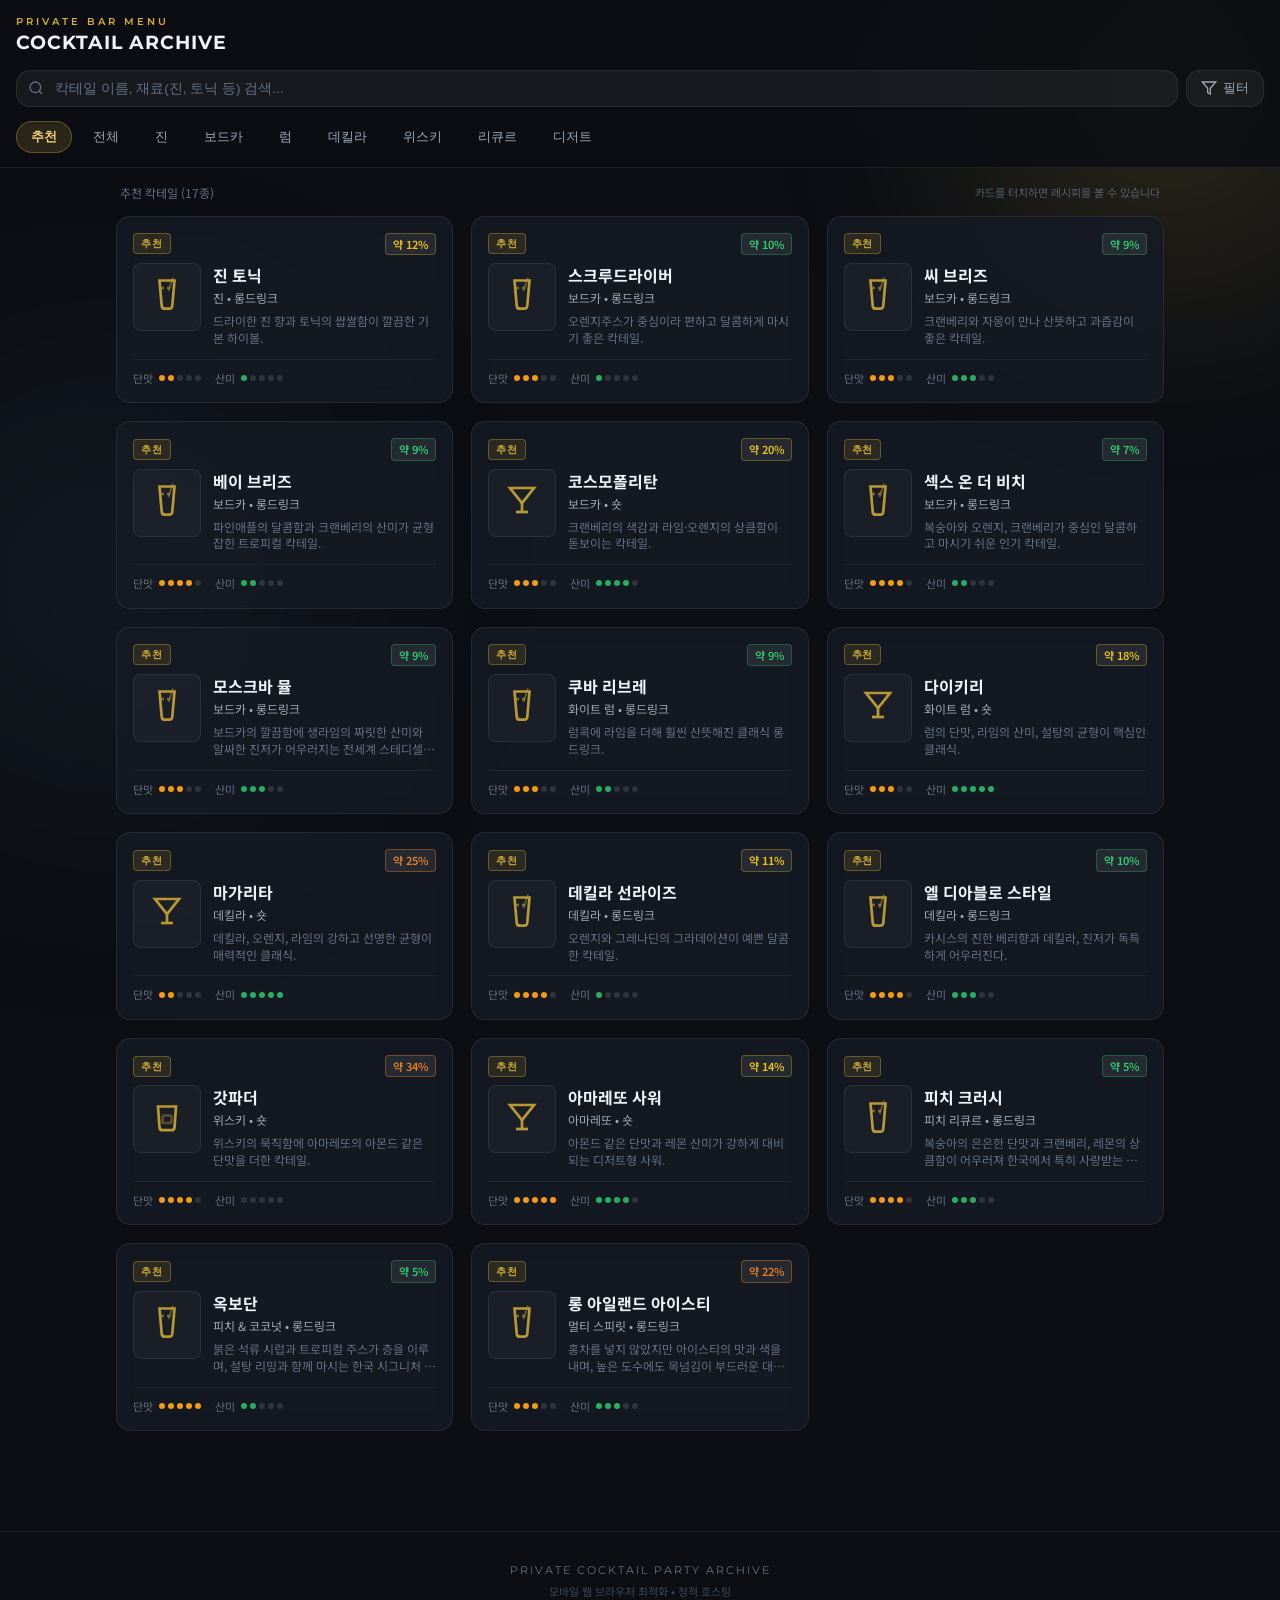
==== index.html @ fbdb5e7b "init commit init commit" ====
<!DOCTYPE html>
<html lang="ko">
<head>
  <meta charset="UTF-8">
  <meta name="viewport" content="width=device-width, initial-scale=1.0, maximum-scale=1.0, user-scalable=no">
  <title>Cocktail Party Menu - Private Bar</title>
  <meta name="description" content="프라이빗 칵테일 파티를 위한 모바일 칵테일 메뉴판입니다. 베이스별 칵테일 레시피, 도수, 플레이버 프로필을 확인하세요.">
  <link rel="preconnect" href="https://fonts.googleapis.com">
  <link rel="preconnect" href="https://fonts.gstatic.com" crossorigin>
  <link href="https://fonts.googleapis.com/css2?family=Montserrat:wght@300;400;500;600;700&family=Noto+Sans+KR:wght@300;400;500;700&display=swap" rel="stylesheet">
  <link rel="stylesheet" href="style.css">
</head>
<body>
  <!-- Ambient background lighting -->
  <div class="ambient-glow glow-1"></div>
  <div class="ambient-glow glow-2"></div>

  <!-- Header -->
  <header class="site-header">
    <div class="header-inner">
      <div class="brand">
        <span class="sub-title">PRIVATE BAR MENU</span>
        <h1 class="main-title">COCKTAIL ARCHIVE</h1>
      </div>

    </div>

    <!-- Quick Search & Filter Controls -->
    <div class="search-section">
      <div class="search-box">
        <svg class="search-icon svg-icon" viewBox="0 0 24 24" fill="none" stroke="currentColor" stroke-width="2">
          <circle cx="11" cy="11" r="8"></circle>
          <line x1="21" y1="21" x2="16.65" y2="16.65"></line>
        </svg>
        <input type="text" id="searchInput" placeholder="칵테일 이름, 재료(진, 토닉 등) 검색..." autocomplete="off">
        <button id="clearSearch" class="clear-btn" aria-label="검색어 지우기">&times;</button>
      </div>
      <button id="btnFilterToggle" class="filter-toggle-btn" aria-label="필터 토글">
        <svg class="svg-icon" viewBox="0 0 24 24" fill="none" stroke="currentColor" stroke-width="2">
          <polygon points="22 3 2 3 10 12.46 10 19 14 21 14 12.46 22 3"></polygon>
        </svg>
        <span>필터</span>
      </button>
    </div>

    <!-- Expanded Filter Panel -->
    <div id="filterPanel" class="filter-panel">
      <div class="filter-row">
        <span class="filter-label">알코올 도수</span>
        <div class="chip-group" id="abvChips">
          <button class="filter-chip active" data-abv="all">전체</button>
          <button class="filter-chip" data-abv="light">가벼움 (&le; 10%)</button>
          <button class="filter-chip" data-abv="medium">중간 (11~20%)</button>
          <button class="filter-chip" data-abv="strong">진함 (&ge; 21%)</button>
        </div>
      </div>

      <div class="filter-row">
        <span class="filter-label">스타일</span>
        <div class="chip-group" id="styleChips">
          <button class="filter-chip active" data-style="all">전체</button>
          <button class="filter-chip" data-style="long">롱드링크</button>
          <button class="filter-chip" data-style="short">숏</button>
        </div>
      </div>

      <div class="filter-row">
        <span class="filter-label">맛 선호도</span>
        <div class="chip-group" id="tasteChips">
          <button class="filter-chip active" data-taste="all">전체</button>
          <button class="filter-chip" data-taste="sweet">달콤함 선호 (단맛 &ge; 3)</button>
          <button class="filter-chip" data-taste="sour">상큼함 선호 (산미 &ge; 3)</button>
          <button class="filter-chip" data-taste="dry">드라이/깔끔 (단맛 &le; 2)</button>
        </div>
      </div>

      <div class="filter-reset-wrap">
        <button id="btnResetFilters" class="reset-filters-btn">필터 초기화</button>
      </div>
    </div>

    <!-- Base Spirit Category Tabs (Horizontal Scrollable) -->
    <nav class="category-tabs" id="categoryTabs">
      <button class="cat-tab active" data-cat="featured">추천</button>
      <button class="cat-tab" data-cat="all">전체</button>
      <button class="cat-tab" data-cat="gin">진</button>
      <button class="cat-tab" data-cat="vodka">보드카</button>
      <button class="cat-tab" data-cat="rum">럼</button>
      <button class="cat-tab" data-cat="tequila">데킬라</button>
      <button class="cat-tab" data-cat="whisky">위스키</button>
      <button class="cat-tab" data-cat="liqueur">리큐르</button>
      <button class="cat-tab" data-cat="dessert">디저트</button>
    </nav>
  </header>

  <!-- Main Content: Cocktail Card Grid -->
  <main class="main-container">
    <div class="list-summary">
      <span id="resultsCount">칵테일 불러오는 중...</span>
      <span class="summary-tip">카드를 터치하면 레시피를 볼 수 있습니다</span>
    </div>

    <div id="cocktailGrid" class="cocktail-grid">
      <!-- Cards dynamically generated via JavaScript -->
    </div>

    <!-- Empty Results -->
    <div id="emptyState" class="empty-state hidden">
      <svg class="svg-icon state-icon" viewBox="0 0 24 24" fill="none" stroke="currentColor" stroke-width="1.5">
        <circle cx="12" cy="12" r="10"></circle>
        <line x1="8" y1="12" x2="16" y2="12"></line>
      </svg>
      <h3>일치하는 칵테일이 없습니다</h3>
      <p>검색어나 필터 조건을 변경해보세요.</p>
      <button id="btnEmptyReset" class="btn-pill">전체 메뉴 보기</button>
    </div>
  </main>



  <!-- Detail Modal / Bottom Sheet -->
  <div id="detailModal" class="modal-backdrop" aria-hidden="true">
    <div class="modal-sheet" role="dialog" aria-modal="true" aria-labelledby="modalTitle">
      <div class="sheet-grabber"></div>
      <button class="modal-close-btn" id="btnCloseDetail" aria-label="닫기">&times;</button>
      
      <div class="modal-body" id="modalDetailContent">
        <!-- Rendered dynamically -->
      </div>
    </div>
  </div>





  <!-- Toast Notification -->
  <div id="toast" class="toast-message" role="alert"></div>

  <footer class="site-footer">
    <p>PRIVATE COCKTAIL PARTY ARCHIVE</p>
    <p class="footer-sub">모바일 웹 브라우저 최적화 &bull; 정적 호스팅</p>
  </footer>

  <script src="app.js?v=3"></script>
</body>
</html>
---- style.css ----
/* 
  Cocktail Party Menu - Premium Lounge Bar Design System
  Emoji-free, Mobile-first, Glassmorphism, Sophisticated Typography
*/

:root {
  --bg-main: #0c0e14;
  --bg-card: rgba(22, 26, 36, 0.85);
  --bg-card-hover: rgba(30, 36, 50, 0.95);
  --bg-glass: rgba(18, 22, 32, 0.75);
  --bg-modal: #131722;
  --border-subtle: rgba(255, 255, 255, 0.08);
  --border-accent: rgba(212, 175, 55, 0.35);

  --accent-gold: #d4af37;
  --accent-gold-light: #f3cf7a;
  --accent-gold-glow: rgba(212, 175, 55, 0.25);
  --accent-amber: #e67e22;
  
  --text-primary: #f0f3f8;
  --text-secondary: #9da8b6;
  --text-muted: #647082;
  --text-gold: #e5c07b;

  --badge-light: #2ecc71;
  --badge-medium: #f39c12;
  --badge-strong: #e74c3c;

  --radius-sm: 8px;
  --radius-md: 14px;
  --radius-lg: 20px;
  --radius-pill: 9999px;

  --shadow-card: 0 10px 30px rgba(0, 0, 0, 0.45);
  --shadow-sheet: 0 -10px 40px rgba(0, 0, 0, 0.7);
  --font-heading: 'Montserrat', sans-serif;
  --font-body: 'Noto Sans KR', -apple-system, BlinkMacSystemFont, sans-serif;
}

* {
  box-sizing: border-box;
  margin: 0;
  padding: 0;
  -webkit-tap-highlight-color: transparent;
}

html, body {
  background-color: var(--bg-main);
  color: var(--text-primary);
  font-family: var(--font-body);
  font-size: 15px;
  line-height: 1.5;
  overflow-x: hidden;
  min-height: 100vh;
}

/* Ambient Lighting Background */
.ambient-glow {
  position: fixed;
  border-radius: 50%;
  filter: blur(120px);
  pointer-events: none;
  z-index: 0;
  opacity: 0.18;
}

.glow-1 {
  width: 380px;
  height: 380px;
  background: var(--accent-gold);
  top: -100px;
  right: -80px;
}

.glow-2 {
  width: 450px;
  height: 450px;
  background: #34495e;
  bottom: 10%;
  left: -120px;
}

/* Header & Navigation */
.site-header {
  position: sticky;
  top: 0;
  z-index: 50;
  background: rgba(12, 14, 20, 0.88);
  backdrop-filter: blur(16px);
  -webkit-backdrop-filter: blur(16px);
  border-bottom: 1px solid var(--border-subtle);
  padding: 14px 16px 8px;
}

.header-inner {
  display: flex;
  justify-content: space-between;
  align-items: center;
  margin-bottom: 12px;
}

.brand {
  display: flex;
  flex-direction: column;
}

.sub-title {
  font-family: var(--font-heading);
  font-size: 10px;
  letter-spacing: 3px;
  color: var(--accent-gold);
  font-weight: 600;
  text-transform: uppercase;
}

.main-title {
  font-family: var(--font-heading);
  font-size: 19px;
  font-weight: 700;
  letter-spacing: 1px;
  color: var(--text-primary);
}

.header-actions {
  display: flex;
  gap: 8px;
}

.icon-btn {
  position: relative;
  display: inline-flex;
  align-items: center;
  gap: 6px;
  background: var(--border-subtle);
  border: 1px solid var(--border-subtle);
  color: var(--text-primary);
  padding: 8px 12px;
  border-radius: var(--radius-pill);
  font-size: 12px;
  font-weight: 500;
  cursor: pointer;
  transition: all 0.2s ease;
}

.icon-btn:hover {
  background: rgba(255, 255, 255, 0.12);
  border-color: rgba(255, 255, 255, 0.2);
}



.svg-icon {
  width: 16px;
  height: 16px;
  flex-shrink: 0;
}

/* Search Bar */
.search-section {
  display: flex;
  gap: 8px;
  margin-bottom: 10px;
}

.search-box {
  position: relative;
  flex: 1;
  display: flex;
  align-items: center;
}

.search-icon {
  position: absolute;
  left: 12px;
  color: var(--text-muted);
  pointer-events: none;
}

.search-box input {
  width: 100%;
  background: rgba(255, 255, 255, 0.05);
  border: 1px solid var(--border-subtle);
  border-radius: var(--radius-md);
  padding: 10px 36px 10px 38px;
  color: var(--text-primary);
  font-size: 13.5px;
  outline: none;
  transition: all 0.2s;
}

.search-box input:focus {
  background: rgba(255, 255, 255, 0.08);
  border-color: var(--accent-gold);
  box-shadow: 0 0 0 2px var(--accent-gold-glow);
}

.search-box input::placeholder {
  color: var(--text-muted);
}

.clear-btn {
  position: absolute;
  right: 10px;
  background: none;
  border: none;
  color: var(--text-muted);
  font-size: 18px;
  cursor: pointer;
  display: none;
  padding: 2px 6px;
}

.clear-btn.active {
  display: block;
}

.filter-toggle-btn {
  display: inline-flex;
  align-items: center;
  gap: 6px;
  background: rgba(255, 255, 255, 0.05);
  border: 1px solid var(--border-subtle);
  color: var(--text-secondary);
  border-radius: var(--radius-md);
  padding: 0 14px;
  font-size: 13px;
  font-weight: 500;
  cursor: pointer;
  transition: all 0.2s;
}

.filter-toggle-btn.active {
  background: var(--accent-gold-glow);
  border-color: var(--accent-gold);
  color: var(--accent-gold-light);
}

/* Filter Expansion Panel */
.filter-panel {
  max-height: 0;
  overflow: hidden;
  transition: max-height 0.35s ease, padding 0.35s ease;
  background: rgba(16, 20, 28, 0.95);
  border-radius: var(--radius-md);
  margin-bottom: 0;
  padding: 0 12px;
}

.filter-panel.open {
  max-height: 380px;
  padding: 14px 12px;
  margin-bottom: 10px;
  border: 1px solid var(--border-subtle);
}

.filter-row {
  margin-bottom: 12px;
}

.filter-label {
  display: block;
  font-size: 11px;
  font-weight: 600;
  letter-spacing: 0.5px;
  color: var(--accent-gold);
  margin-bottom: 6px;
  text-transform: uppercase;
}

.chip-group {
  display: flex;
  flex-wrap: wrap;
  gap: 6px;
}

.filter-chip {
  background: rgba(255, 255, 255, 0.05);
  border: 1px solid var(--border-subtle);
  color: var(--text-secondary);
  padding: 5px 11px;
  border-radius: var(--radius-pill);
  font-size: 12px;
  cursor: pointer;
  transition: all 0.2s;
}

.filter-chip.active {
  background: var(--accent-gold);
  border-color: var(--accent-gold);
  color: #0c0e14;
  font-weight: 600;
}

.filter-reset-wrap {
  display: flex;
  justify-content: flex-end;
  padding-top: 4px;
}

.reset-filters-btn {
  background: none;
  border: none;
  color: var(--text-muted);
  font-size: 11.5px;
  cursor: pointer;
  text-decoration: underline;
}

.reset-filters-btn:hover {
  color: var(--text-primary);
}

/* Base Category Tabs */
.category-tabs {
  display: flex;
  overflow-x: auto;
  gap: 6px;
  padding: 4px 0 6px;
  scrollbar-width: none;
  -ms-overflow-style: none;
}

.category-tabs::-webkit-scrollbar {
  display: none;
}

.cat-tab {
  flex-shrink: 0;
  background: transparent;
  border: 1px solid transparent;
  color: var(--text-secondary);
  padding: 6px 14px;
  border-radius: var(--radius-pill);
  font-size: 13px;
  font-weight: 500;
  cursor: pointer;
  transition: all 0.2s;
}

.cat-tab:hover {
  color: var(--text-primary);
  background: rgba(255, 255, 255, 0.04);
}

.cat-tab.active {
  background: rgba(212, 175, 55, 0.15);
  color: var(--accent-gold-light);
  border-color: var(--border-accent);
  font-weight: 600;
}

/* Main Container */
.main-container {
  position: relative;
  z-index: 10;
  max-width: 1080px;
  margin: 0 auto;
  padding: 16px 16px 100px;
}

.list-summary {
  display: flex;
  justify-content: space-between;
  align-items: center;
  font-size: 12px;
  color: var(--text-muted);
  margin-bottom: 14px;
  padding: 0 4px;
}

.summary-tip {
  font-size: 11px;
  opacity: 0.8;
}

/* Cocktail Grid */
.cocktail-grid {
  display: grid;
  grid-template-columns: 1fr;
  gap: 12px;
}

@media (min-width: 600px) {
  .cocktail-grid {
    grid-template-columns: repeat(2, 1fr);
    gap: 16px;
  }
}

@media (min-width: 960px) {
  .cocktail-grid {
    grid-template-columns: repeat(3, 1fr);
    gap: 18px;
  }
}

/* Cocktail Card */
.cocktail-card {
  position: relative;
  background: var(--bg-card);
  border: 1px solid var(--border-subtle);
  border-radius: var(--radius-md);
  padding: 16px;
  cursor: pointer;
  transition: transform 0.22s ease, border-color 0.22s ease, box-shadow 0.22s ease;
  display: flex;
  flex-direction: column;
  backdrop-filter: blur(10px);
  -webkit-backdrop-filter: blur(10px);
}

.cocktail-card:hover {
  transform: translateY(-3px);
  border-color: var(--border-accent);
  background: var(--bg-card-hover);
  box-shadow: var(--shadow-card);
}

.cocktail-card:active {
  transform: scale(0.99);
}

.card-top {
  display: flex;
  justify-content: space-between;
  align-items: center;
  margin-bottom: 8px;
}

.card-lead-tag {
  display: flex;
  align-items: center;
}

.featured-tag {
  font-family: var(--font-heading);
  font-size: 10px;
  font-weight: 700;
  letter-spacing: 0.8px;
  color: var(--accent-gold);
  background: rgba(212, 175, 55, 0.12);
  border: 1px solid var(--border-accent);
  padding: 2px 7px;
  border-radius: 4px;
}

.featured-tag.modal-tag {
  display: inline-block;
  margin-bottom: 6px;
  font-size: 11px;
}

.card-base-tag {
  font-size: 11px;
  font-weight: 500;
  color: var(--text-muted);
}

.card-tags {
  display: flex;
  align-items: center;
  gap: 6px;
}

.abv-badge {
  font-size: 11px;
  font-weight: 600;
  padding: 2px 7px;
  border-radius: 4px;
  background: rgba(255, 255, 255, 0.08);
}

.abv-light {
  color: #2ecc71;
  border: 1px solid rgba(46, 204, 113, 0.3);
}

.abv-medium {
  color: #f1c40f;
  border: 1px solid rgba(241, 196, 15, 0.3);
}

.abv-strong {
  color: #e67e22;
  border: 1px solid rgba(230, 126, 34, 0.4);
}

.card-main {
  display: flex;
  gap: 12px;
  margin-bottom: 12px;
}

.cocktail-visual {
  width: 68px;
  height: 68px;
  flex-shrink: 0;
  border-radius: var(--radius-sm);
  background: rgba(255, 255, 255, 0.03);
  border: 1px solid var(--border-subtle);
  display: flex;
  align-items: center;
  justify-content: center;
  overflow: hidden;
  position: relative;
}

.cocktail-visual img {
  width: 100%;
  height: 100%;
  object-fit: cover;
}

.glass-svg {
  width: 36px;
  height: 36px;
  stroke: var(--accent-gold);
  opacity: 0.85;
}

.cocktail-info {
  flex: 1;
  min-width: 0;
}

.cocktail-name {
  font-size: 16px;
  font-weight: 700;
  color: var(--text-primary);
  margin-bottom: 2px;
  white-space: nowrap;
  overflow: hidden;
  text-overflow: ellipsis;
}

.cocktail-meta {
  font-size: 12px;
  color: var(--text-secondary);
  margin-bottom: 6px;
}

.cocktail-desc-preview {
  font-size: 12px;
  color: var(--text-muted);
  line-height: 1.4;
  display: -webkit-box;
  -webkit-line-clamp: 2;
  -webkit-box-orient: vertical;
  overflow: hidden;
}

/* Taste Indicators (Sweetness & Sourness Dots/Bars) */
.taste-meters {
  display: flex;
  gap: 14px;
  padding-top: 10px;
  margin-top: auto;
  border-top: 1px solid rgba(255, 255, 255, 0.05);
}

.meter-item {
  display: flex;
  align-items: center;
  gap: 6px;
  font-size: 11px;
  color: var(--text-secondary);
}

.meter-label {
  color: var(--text-muted);
}

.meter-dots {
  display: flex;
  gap: 3px;
}

.meter-dot {
  width: 6px;
  height: 6px;
  border-radius: 50%;
  background: rgba(255, 255, 255, 0.12);
}

.meter-dot.filled.sweet {
  background: #f39c12;
}

.meter-dot.filled.sour {
  background: #27ae60;
}



/* Modals & Bottom Sheets */
.modal-backdrop {
  position: fixed;
  inset: 0;
  background: rgba(0, 0, 0, 0.7);
  backdrop-filter: blur(8px);
  -webkit-backdrop-filter: blur(8px);
  z-index: 100;
  display: flex;
  justify-content: center;
  align-items: flex-end;
  opacity: 0;
  visibility: hidden;
  transition: opacity 0.28s ease, visibility 0.28s;
}

.modal-backdrop.open {
  opacity: 1;
  visibility: visible;
}

.modal-sheet {
  background: var(--bg-modal);
  border: 1px solid var(--border-subtle);
  border-top-left-radius: var(--radius-lg);
  border-top-right-radius: var(--radius-lg);
  box-shadow: var(--shadow-sheet);
  width: 100%;
  max-width: 600px;
  max-height: 88vh;
  display: flex;
  flex-direction: column;
  transform: translateY(100%);
  transition: transform 0.32s cubic-bezier(0.16, 1, 0.3, 1);
  overflow: hidden;
  position: relative;
}

.modal-backdrop.open .modal-sheet {
  transform: translateY(0);
}

@media (min-width: 640px) {
  .modal-backdrop {
    align-items: center;
    padding: 20px;
  }
  .modal-sheet {
    border-radius: var(--radius-lg);
    max-height: 85vh;
  }
}

.sheet-grabber {
  width: 40px;
  height: 4px;
  background: rgba(255, 255, 255, 0.2);
  border-radius: 2px;
  margin: 10px auto 4px;
}

.modal-close-btn {
  position: absolute;
  top: 14px;
  right: 16px;
  width: 32px;
  height: 32px;
  background: rgba(255, 255, 255, 0.08);
  border: none;
  border-radius: 50%;
  color: var(--text-secondary);
  font-size: 20px;
  line-height: 1;
  display: flex;
  align-items: center;
  justify-content: center;
  cursor: pointer;
  z-index: 10;
  transition: background 0.2s;
}

.modal-close-btn:hover {
  background: rgba(255, 255, 255, 0.16);
  color: var(--text-primary);
}

.modal-header {
  padding: 16px 20px 8px;
  border-bottom: 1px solid var(--border-subtle);
}

.modal-heading {
  font-size: 18px;
  font-weight: 700;
  color: var(--text-primary);
  margin-bottom: 4px;
}

.modal-subheading {
  font-size: 12px;
  color: var(--text-muted);
}

.modal-body {
  padding: 20px;
  overflow-y: auto;
  overscroll-behavior: contain;
}

.modal-footer {
  padding: 12px 20px;
  border-top: 1px solid var(--border-subtle);
  display: flex;
  justify-content: space-between;
  align-items: center;
  background: rgba(12, 14, 20, 0.6);
}

/* Detail Modal Content Styles */
.detail-header-block {
  display: flex;
  gap: 16px;
  margin-bottom: 20px;
}

.detail-visual {
  width: 90px;
  height: 90px;
  flex-shrink: 0;
  border-radius: var(--radius-md);
  background: rgba(255, 255, 255, 0.03);
  border: 1px solid var(--border-subtle);
  display: flex;
  align-items: center;
  justify-content: center;
  overflow: hidden;
}

.detail-visual img {
  width: 100%;
  height: 100%;
  object-fit: cover;
}

.detail-visual .glass-svg {
  width: 48px;
  height: 48px;
}

.detail-title-block {
  flex: 1;
}

.detail-code {
  font-family: var(--font-heading);
  font-size: 12px;
  letter-spacing: 1.5px;
  color: var(--accent-gold);
  font-weight: 600;
  display: block;
  margin-bottom: 4px;
}

.detail-name {
  font-size: 22px;
  font-weight: 700;
  color: var(--text-primary);
  line-height: 1.25;
  margin-bottom: 6px;
}

.detail-tags {
  display: flex;
  flex-wrap: wrap;
  gap: 6px;
}

.tag-pill {
  font-size: 11px;
  padding: 3px 8px;
  border-radius: 4px;
  background: rgba(255, 255, 255, 0.06);
  color: var(--text-secondary);
}

.detail-desc-box {
  background: rgba(255, 255, 255, 0.03);
  border-left: 3px solid var(--accent-gold);
  padding: 12px 14px;
  border-radius: 0 var(--radius-sm) var(--radius-sm) 0;
  font-size: 13.5px;
  color: var(--text-secondary);
  line-height: 1.6;
  margin-bottom: 20px;
}

.detail-section-title {
  font-family: var(--font-heading);
  font-size: 12px;
  letter-spacing: 1px;
  font-weight: 700;
  color: var(--accent-gold);
  text-transform: uppercase;
  margin-bottom: 10px;
  display: flex;
  align-items: center;
  gap: 6px;
}

.detail-section-title::after {
  content: "";
  flex: 1;
  height: 1px;
  background: var(--border-subtle);
}

/* Taste Bar In Detail Modal */
.taste-bar-grid {
  display: grid;
  grid-template-columns: 1fr 1fr;
  gap: 12px;
  margin-bottom: 22px;
  background: rgba(255, 255, 255, 0.02);
  border: 1px solid var(--border-subtle);
  border-radius: var(--radius-md);
  padding: 12px 14px;
}

.taste-bar-box {
  display: flex;
  flex-direction: column;
  gap: 6px;
}

.taste-bar-head {
  display: flex;
  justify-content: space-between;
  font-size: 12px;
  color: var(--text-secondary);
}

.taste-meter-track {
  height: 8px;
  background: rgba(255, 255, 255, 0.08);
  border-radius: 4px;
  overflow: hidden;
}

.taste-meter-fill {
  height: 100%;
  border-radius: 4px;
  transition: width 0.4s ease;
}

.taste-meter-fill.sweet {
  background: linear-gradient(90deg, #e67e22, #f39c12);
}

.taste-meter-fill.sour {
  background: linear-gradient(90deg, #27ae60, #2ecc71);
}

/* Recipe Ingredient List */
.recipe-list {
  list-style: none;
  margin-bottom: 20px;
  background: rgba(255, 255, 255, 0.02);
  border-radius: var(--radius-md);
  border: 1px solid var(--border-subtle);
  overflow: hidden;
}

.recipe-item {
  display: flex;
  justify-content: space-between;
  align-items: center;
  padding: 10px 14px;
  border-bottom: 1px solid rgba(255, 255, 255, 0.04);
  font-size: 13.5px;
}

.recipe-item:last-child {
  border-bottom: none;
}

.item-name {
  color: var(--text-primary);
  font-weight: 500;
}

.item-amt {
  font-family: var(--font-heading);
  color: var(--accent-gold-light);
  font-weight: 600;
  font-size: 13px;
}

/* Info Grid (Method, Garnish, Glass) */
.info-data-grid {
  display: grid;
  grid-template-columns: 1fr;
  gap: 10px;
  margin-bottom: 24px;
}

.info-data-card {
  background: rgba(255, 255, 255, 0.03);
  border: 1px solid var(--border-subtle);
  border-radius: var(--radius-sm);
  padding: 10px 12px;
}

.info-data-label {
  font-size: 11px;
  color: var(--text-muted);
  display: block;
  margin-bottom: 2px;
}

.info-data-val {
  font-size: 13px;
  color: var(--text-primary);
  font-weight: 500;
}

.detail-actions {
  display: flex;
  gap: 10px;
}

.btn-action {
  flex: 1;
  background: var(--accent-gold);
  color: #0c0e14;
  border: none;
  border-radius: var(--radius-pill);
  padding: 12px 18px;
  font-size: 14px;
  font-weight: 700;
  cursor: pointer;
  transition: all 0.2s;
  display: flex;
  align-items: center;
  justify-content: center;
  gap: 8px;
}

.btn-action:hover {
  background: var(--accent-gold-light);
}





/* Empty State */
.empty-state {
  text-align: center;
  padding: 50px 20px;
  color: var(--text-muted);
}

.empty-state.hidden {
  display: none;
}

.state-icon {
  width: 44px;
  height: 44px;
  margin-bottom: 14px;
  stroke: var(--text-muted);
}

.empty-state h3 {
  font-size: 17px;
  color: var(--text-primary);
  margin-bottom: 6px;
}

.empty-state p {
  font-size: 13px;
  margin-bottom: 18px;
}

.btn-pill {
  background: var(--accent-gold);
  color: #0c0e14;
  border: none;
  border-radius: var(--radius-pill);
  padding: 8px 18px;
  font-size: 13px;
  font-weight: 600;
  cursor: pointer;
}

/* Toast Message */
.toast-message {
  position: fixed;
  bottom: 24px;
  left: 50%;
  transform: translateX(-50%) translateY(100px);
  background: rgba(24, 28, 38, 0.95);
  border: 1px solid var(--accent-gold);
  color: var(--text-primary);
  padding: 10px 20px;
  border-radius: var(--radius-pill);
  font-size: 13px;
  font-weight: 500;
  box-shadow: 0 10px 25px rgba(0,0,0,0.5);
  z-index: 200;
  opacity: 0;
  transition: transform 0.28s ease, opacity 0.28s;
  pointer-events: none;
  white-space: nowrap;
}

.toast-message.show {
  transform: translateX(-50%) translateY(0);
  opacity: 1;
}

/* Footer */
.site-footer {
  text-align: center;
  padding: 30px 16px 50px;
  font-family: var(--font-heading);
  font-size: 11px;
  letter-spacing: 2px;
  color: var(--text-muted);
  border-top: 1px solid var(--border-subtle);
  position: relative;
  z-index: 10;
}

.footer-sub {
  font-family: var(--font-body);
  font-size: 11px;
  letter-spacing: 0;
  margin-top: 4px;
  opacity: 0.6;
}
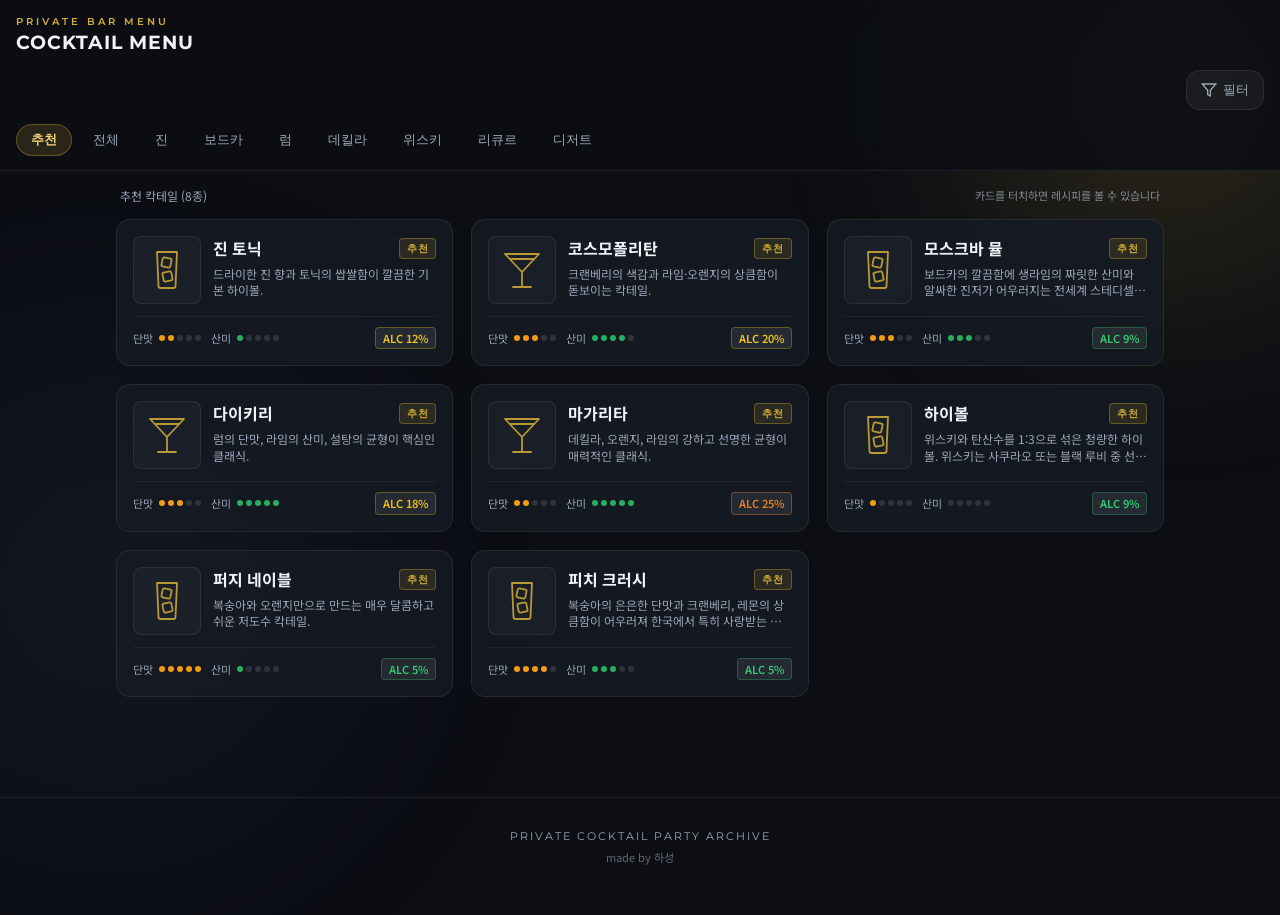
==== commit b2f0dccb: "second commit todo: 칵테일 설명 정리하기. 메뉴 선정 다시 하기." ====
--- a/index.html
+++ b/index.html
@@ -1,147 +1,149 @@
-<!DOCTYPE html>
-<html lang="ko">
-<head>
-  <meta charset="UTF-8">
-  <meta name="viewport" content="width=device-width, initial-scale=1.0, maximum-scale=1.0, user-scalable=no">
-  <title>Cocktail Party Menu - Private Bar</title>
-  <meta name="description" content="프라이빗 칵테일 파티를 위한 모바일 칵테일 메뉴판입니다. 베이스별 칵테일 레시피, 도수, 플레이버 프로필을 확인하세요.">
-  <link rel="preconnect" href="https://fonts.googleapis.com">
-  <link rel="preconnect" href="https://fonts.gstatic.com" crossorigin>
-  <link href="https://fonts.googleapis.com/css2?family=Montserrat:wght@300;400;500;600;700&family=Noto+Sans+KR:wght@300;400;500;700&display=swap" rel="stylesheet">
-  <link rel="stylesheet" href="style.css">
-</head>
-<body>
-  <!-- Ambient background lighting -->
-  <div class="ambient-glow glow-1"></div>
-  <div class="ambient-glow glow-2"></div>
-
-  <!-- Header -->
-  <header class="site-header">
-    <div class="header-inner">
-      <div class="brand">
-        <span class="sub-title">PRIVATE BAR MENU</span>
-        <h1 class="main-title">COCKTAIL ARCHIVE</h1>
-      </div>
-
-    </div>
-
-    <!-- Quick Search & Filter Controls -->
-    <div class="search-section">
-      <div class="search-box">
-        <svg class="search-icon svg-icon" viewBox="0 0 24 24" fill="none" stroke="currentColor" stroke-width="2">
-          <circle cx="11" cy="11" r="8"></circle>
-          <line x1="21" y1="21" x2="16.65" y2="16.65"></line>
-        </svg>
-        <input type="text" id="searchInput" placeholder="칵테일 이름, 재료(진, 토닉 등) 검색..." autocomplete="off">
-        <button id="clearSearch" class="clear-btn" aria-label="검색어 지우기">&times;</button>
-      </div>
-      <button id="btnFilterToggle" class="filter-toggle-btn" aria-label="필터 토글">
-        <svg class="svg-icon" viewBox="0 0 24 24" fill="none" stroke="currentColor" stroke-width="2">
-          <polygon points="22 3 2 3 10 12.46 10 19 14 21 14 12.46 22 3"></polygon>
-        </svg>
-        <span>필터</span>
-      </button>
-    </div>
-
-    <!-- Expanded Filter Panel -->
-    <div id="filterPanel" class="filter-panel">
-      <div class="filter-row">
-        <span class="filter-label">알코올 도수</span>
-        <div class="chip-group" id="abvChips">
-          <button class="filter-chip active" data-abv="all">전체</button>
-          <button class="filter-chip" data-abv="light">가벼움 (&le; 10%)</button>
-          <button class="filter-chip" data-abv="medium">중간 (11~20%)</button>
-          <button class="filter-chip" data-abv="strong">진함 (&ge; 21%)</button>
-        </div>
-      </div>
-
-      <div class="filter-row">
-        <span class="filter-label">스타일</span>
-        <div class="chip-group" id="styleChips">
-          <button class="filter-chip active" data-style="all">전체</button>
-          <button class="filter-chip" data-style="long">롱드링크</button>
-          <button class="filter-chip" data-style="short">숏</button>
-        </div>
-      </div>
-
-      <div class="filter-row">
-        <span class="filter-label">맛 선호도</span>
-        <div class="chip-group" id="tasteChips">
-          <button class="filter-chip active" data-taste="all">전체</button>
-          <button class="filter-chip" data-taste="sweet">달콤함 선호 (단맛 &ge; 3)</button>
-          <button class="filter-chip" data-taste="sour">상큼함 선호 (산미 &ge; 3)</button>
-          <button class="filter-chip" data-taste="dry">드라이/깔끔 (단맛 &le; 2)</button>
-        </div>
-      </div>
-
-      <div class="filter-reset-wrap">
-        <button id="btnResetFilters" class="reset-filters-btn">필터 초기화</button>
-      </div>
-    </div>
-
-    <!-- Base Spirit Category Tabs (Horizontal Scrollable) -->
-    <nav class="category-tabs" id="categoryTabs">
-      <button class="cat-tab active" data-cat="featured">추천</button>
-      <button class="cat-tab" data-cat="all">전체</button>
-      <button class="cat-tab" data-cat="gin">진</button>
-      <button class="cat-tab" data-cat="vodka">보드카</button>
-      <button class="cat-tab" data-cat="rum">럼</button>
-      <button class="cat-tab" data-cat="tequila">데킬라</button>
-      <button class="cat-tab" data-cat="whisky">위스키</button>
-      <button class="cat-tab" data-cat="liqueur">리큐르</button>
-      <button class="cat-tab" data-cat="dessert">디저트</button>
-    </nav>
-  </header>
-
-  <!-- Main Content: Cocktail Card Grid -->
-  <main class="main-container">
-    <div class="list-summary">
-      <span id="resultsCount">칵테일 불러오는 중...</span>
-      <span class="summary-tip">카드를 터치하면 레시피를 볼 수 있습니다</span>
-    </div>
-
-    <div id="cocktailGrid" class="cocktail-grid">
-      <!-- Cards dynamically generated via JavaScript -->
-    </div>
-
-    <!-- Empty Results -->
-    <div id="emptyState" class="empty-state hidden">
-      <svg class="svg-icon state-icon" viewBox="0 0 24 24" fill="none" stroke="currentColor" stroke-width="1.5">
-        <circle cx="12" cy="12" r="10"></circle>
-        <line x1="8" y1="12" x2="16" y2="12"></line>
-      </svg>
-      <h3>일치하는 칵테일이 없습니다</h3>
-      <p>검색어나 필터 조건을 변경해보세요.</p>
-      <button id="btnEmptyReset" class="btn-pill">전체 메뉴 보기</button>
-    </div>
-  </main>
-
-
-
-  <!-- Detail Modal / Bottom Sheet -->
-  <div id="detailModal" class="modal-backdrop" aria-hidden="true">
-    <div class="modal-sheet" role="dialog" aria-modal="true" aria-labelledby="modalTitle">
-      <div class="sheet-grabber"></div>
-      <button class="modal-close-btn" id="btnCloseDetail" aria-label="닫기">&times;</button>
-      
-      <div class="modal-body" id="modalDetailContent">
-        <!-- Rendered dynamically -->
-      </div>
-    </div>
-  </div>
-
-
-
-
-
-  <!-- Toast Notification -->
-  <div id="toast" class="toast-message" role="alert"></div>
-
-  <footer class="site-footer">
-    <p>PRIVATE COCKTAIL PARTY ARCHIVE</p>
-    <p class="footer-sub">모바일 웹 브라우저 최적화 &bull; 정적 호스팅</p>
-  </footer>
-
-  <script src="app.js?v=3"></script>
-</body>
-</html>
+<!DOCTYPE html>
+<html lang="ko">
+
+<head>
+  <meta charset="UTF-8">
+  <meta name="viewport" content="width=device-width, initial-scale=1.0">
+  <title>Cocktail Party Menu - Private Bar</title>
+  <meta name="description" content="프라이빗 칵테일 파티를 위한 모바일 칵테일 메뉴판입니다. 베이스별 칵테일 레시피, 도수, 플레이버 프로필을 확인하세요.">
+  <link rel="preconnect" href="https://fonts.googleapis.com">
+  <link rel="preconnect" href="https://fonts.gstatic.com" crossorigin>
+  <link
+    href="https://fonts.googleapis.com/css2?family=Montserrat:wght@300;400;500;600;700&family=Noto+Sans+KR:wght@300;400;500;700&display=swap"
+    rel="stylesheet">
+  <link rel="stylesheet" href="style.css?v=6">
+</head>
+
+<body>
+  <!-- Ambient background lighting -->
+  <div class="ambient-glow glow-1"></div>
+  <div class="ambient-glow glow-2"></div>
+
+  <!-- Header -->
+  <header class="site-header">
+    <div class="header-inner">
+      <div class="brand">
+        <span class="sub-title">PRIVATE BAR MENU</span>
+        <h1 class="main-title">COCKTAIL MENU</h1>
+      </div>
+
+    </div>
+
+    <div class="filter-controls">
+      <button id="btnFilterToggle" class="filter-toggle-btn" aria-label="필터 토글" aria-expanded="false"
+        aria-controls="filterPanel">
+        <svg class="svg-icon" viewBox="0 0 24 24" fill="none" stroke="currentColor" stroke-width="2">
+          <polygon points="22 3 2 3 10 12.46 10 19 14 21 14 12.46 22 3"></polygon>
+        </svg>
+        <span>필터</span>
+      </button>
+    </div>
+
+    <!-- Expanded Filter Panel -->
+    <div id="filterPanel" class="filter-panel" inert>
+      <div class="filter-row">
+        <span class="filter-label">알코올 도수</span>
+        <div class="chip-group" id="abvChips">
+          <button class="filter-chip active" data-abv="all">전체</button>
+          <button class="filter-chip" data-abv="light">가벼움 (&le; 10%)</button>
+          <button class="filter-chip" data-abv="medium">중간 (11~20%)</button>
+          <button class="filter-chip" data-abv="strong">진함 (&ge; 21%)</button>
+        </div>
+      </div>
+
+      <div class="filter-row">
+        <span class="filter-label">스타일</span>
+        <div class="chip-group" id="styleChips">
+          <button class="filter-chip active" data-style="all">전체</button>
+          <button class="filter-chip" data-style="long">롱드링크</button>
+          <button class="filter-chip" data-style="short">숏드링크</button>
+        </div>
+      </div>
+
+      <div class="filter-row">
+        <span class="filter-label">맛 선호도</span>
+        <div class="chip-group" id="tasteChips">
+          <button class="filter-chip active" data-taste="all">전체</button>
+          <button class="filter-chip" data-taste="sweet">달콤함 선호 (단맛 &ge; 3)</button>
+          <button class="filter-chip" data-taste="sour">상큼함 선호 (산미 &ge; 3)</button>
+          <button class="filter-chip" data-taste="dry">덜 달콤함 (단맛 &le; 2)</button>
+        </div>
+      </div>
+
+      <div class="filter-reset-wrap">
+        <button id="btnResetFilters" class="reset-filters-btn">상세 필터 초기화</button>
+      </div>
+    </div>
+
+    <!-- Base Spirit Category Tabs (Horizontal Scrollable) -->
+    <nav class="category-tabs" id="categoryTabs">
+      <button class="cat-tab active" data-cat="featured">추천</button>
+      <button class="cat-tab" data-cat="all">전체</button>
+      <button class="cat-tab" data-cat="gin">진</button>
+      <button class="cat-tab" data-cat="vodka">보드카</button>
+      <button class="cat-tab" data-cat="rum">럼</button>
+      <button class="cat-tab" data-cat="tequila">데킬라</button>
+      <button class="cat-tab" data-cat="whisky">위스키</button>
+      <button class="cat-tab" data-cat="liqueur">리큐르</button>
+      <button class="cat-tab" data-cat="dessert">디저트</button>
+    </nav>
+  </header>
+
+  <!-- Main Content: Cocktail Card Grid -->
+  <main class="main-container">
+
+    <div id="loadError" class="empty-state" role="alert" hidden>
+      <h3>메뉴를 불러오지 못했습니다</h3>
+      <p>연결 상태를 확인하고 다시 시도해주세요.</p><button id="btnRetry" class="btn-pill">다시 시도</button>
+    </div>
+    <div class="list-summary">
+      <span id="resultsCount">칵테일 불러오는 중...</span>
+      <span class="summary-tip">카드를 터치하면 레시피를 볼 수 있습니다</span>
+    </div>
+
+    <div id="cocktailGrid" class="cocktail-grid">
+      <!-- Cards dynamically generated via JavaScript -->
+    </div>
+
+    <!-- Empty Results -->
+    <div id="emptyState" class="empty-state hidden">
+      <svg class="svg-icon state-icon" viewBox="0 0 24 24" fill="none" stroke="currentColor" stroke-width="1.5">
+        <circle cx="12" cy="12" r="10"></circle>
+        <line x1="8" y1="12" x2="16" y2="12"></line>
+      </svg>
+      <h3>일치하는 칵테일이 없습니다</h3>
+      <p>카테고리나 필터 조건을 변경해보세요.</p>
+      <button id="btnEmptyReset" class="btn-pill">전체 메뉴 보기</button>
+    </div>
+  </main>
+
+
+
+  <!-- Detail Modal / Bottom Sheet -->
+  <dialog id="detailModal" class="modal-backdrop" aria-hidden="true" aria-labelledby="modalTitle">
+    <div class="modal-sheet" role="dialog" aria-modal="true" aria-labelledby="modalTitle">
+      <div class="sheet-grabber"></div>
+      <button class="modal-close-btn" id="btnCloseDetail" aria-label="닫기">&times;</button>
+
+      <div class="modal-body" id="modalDetailContent">
+        <!-- Rendered dynamically -->
+      </div>
+    </div>
+  </dialog>
+
+
+
+
+
+  <!-- Toast Notification -->
+  <div id="toast" class="toast-message" role="alert"></div>
+
+  <footer class="site-footer">
+    <p>PRIVATE COCKTAIL PARTY ARCHIVE</p>
+    <p class="footer-sub">made by 하성</p>
+  </footer>
+
+  <script src="app.js?v=6"></script>
+</body>
+
+</html>
--- a/style.css
+++ b/style.css
@@ -1,1035 +1,1014 @@
-/* 
-  Cocktail Party Menu - Premium Lounge Bar Design System
-  Emoji-free, Mobile-first, Glassmorphism, Sophisticated Typography
-*/
-
-:root {
-  --bg-main: #0c0e14;
-  --bg-card: rgba(22, 26, 36, 0.85);
-  --bg-card-hover: rgba(30, 36, 50, 0.95);
-  --bg-glass: rgba(18, 22, 32, 0.75);
-  --bg-modal: #131722;
-  --border-subtle: rgba(255, 255, 255, 0.08);
-  --border-accent: rgba(212, 175, 55, 0.35);
-
-  --accent-gold: #d4af37;
-  --accent-gold-light: #f3cf7a;
-  --accent-gold-glow: rgba(212, 175, 55, 0.25);
-  --accent-amber: #e67e22;
-  
-  --text-primary: #f0f3f8;
-  --text-secondary: #9da8b6;
-  --text-muted: #647082;
-  --text-gold: #e5c07b;
-
-  --badge-light: #2ecc71;
-  --badge-medium: #f39c12;
-  --badge-strong: #e74c3c;
-
-  --radius-sm: 8px;
-  --radius-md: 14px;
-  --radius-lg: 20px;
-  --radius-pill: 9999px;
-
-  --shadow-card: 0 10px 30px rgba(0, 0, 0, 0.45);
-  --shadow-sheet: 0 -10px 40px rgba(0, 0, 0, 0.7);
-  --font-heading: 'Montserrat', sans-serif;
-  --font-body: 'Noto Sans KR', -apple-system, BlinkMacSystemFont, sans-serif;
-}
-
-* {
-  box-sizing: border-box;
-  margin: 0;
-  padding: 0;
-  -webkit-tap-highlight-color: transparent;
-}
-
-html, body {
-  background-color: var(--bg-main);
-  color: var(--text-primary);
-  font-family: var(--font-body);
-  font-size: 15px;
-  line-height: 1.5;
-  overflow-x: hidden;
-  min-height: 100vh;
-}
-
-/* Ambient Lighting Background */
-.ambient-glow {
-  position: fixed;
-  border-radius: 50%;
-  filter: blur(120px);
-  pointer-events: none;
-  z-index: 0;
-  opacity: 0.18;
-}
-
-.glow-1 {
-  width: 380px;
-  height: 380px;
-  background: var(--accent-gold);
-  top: -100px;
-  right: -80px;
-}
-
-.glow-2 {
-  width: 450px;
-  height: 450px;
-  background: #34495e;
-  bottom: 10%;
-  left: -120px;
-}
-
-/* Header & Navigation */
-.site-header {
-  position: sticky;
-  top: 0;
-  z-index: 50;
-  background: rgba(12, 14, 20, 0.88);
-  backdrop-filter: blur(16px);
-  -webkit-backdrop-filter: blur(16px);
-  border-bottom: 1px solid var(--border-subtle);
-  padding: 14px 16px 8px;
-}
-
-.header-inner {
-  display: flex;
-  justify-content: space-between;
-  align-items: center;
-  margin-bottom: 12px;
-}
-
-.brand {
-  display: flex;
-  flex-direction: column;
-}
-
-.sub-title {
-  font-family: var(--font-heading);
-  font-size: 10px;
-  letter-spacing: 3px;
-  color: var(--accent-gold);
-  font-weight: 600;
-  text-transform: uppercase;
-}
-
-.main-title {
-  font-family: var(--font-heading);
-  font-size: 19px;
-  font-weight: 700;
-  letter-spacing: 1px;
-  color: var(--text-primary);
-}
-
-.header-actions {
-  display: flex;
-  gap: 8px;
-}
-
-.icon-btn {
-  position: relative;
-  display: inline-flex;
-  align-items: center;
-  gap: 6px;
-  background: var(--border-subtle);
-  border: 1px solid var(--border-subtle);
-  color: var(--text-primary);
-  padding: 8px 12px;
-  border-radius: var(--radius-pill);
-  font-size: 12px;
-  font-weight: 500;
-  cursor: pointer;
-  transition: all 0.2s ease;
-}
-
-.icon-btn:hover {
-  background: rgba(255, 255, 255, 0.12);
-  border-color: rgba(255, 255, 255, 0.2);
-}
-
-
-
-.svg-icon {
-  width: 16px;
-  height: 16px;
-  flex-shrink: 0;
-}
-
-/* Search Bar */
-.search-section {
-  display: flex;
-  gap: 8px;
-  margin-bottom: 10px;
-}
-
-.search-box {
-  position: relative;
-  flex: 1;
-  display: flex;
-  align-items: center;
-}
-
-.search-icon {
-  position: absolute;
-  left: 12px;
-  color: var(--text-muted);
-  pointer-events: none;
-}
-
-.search-box input {
-  width: 100%;
-  background: rgba(255, 255, 255, 0.05);
-  border: 1px solid var(--border-subtle);
-  border-radius: var(--radius-md);
-  padding: 10px 36px 10px 38px;
-  color: var(--text-primary);
-  font-size: 13.5px;
-  outline: none;
-  transition: all 0.2s;
-}
-
-.search-box input:focus {
-  background: rgba(255, 255, 255, 0.08);
-  border-color: var(--accent-gold);
-  box-shadow: 0 0 0 2px var(--accent-gold-glow);
-}
-
-.search-box input::placeholder {
-  color: var(--text-muted);
-}
-
-.clear-btn {
-  position: absolute;
-  right: 10px;
-  background: none;
-  border: none;
-  color: var(--text-muted);
-  font-size: 18px;
-  cursor: pointer;
-  display: none;
-  padding: 2px 6px;
-}
-
-.clear-btn.active {
-  display: block;
-}
-
-.filter-toggle-btn {
-  display: inline-flex;
-  align-items: center;
-  gap: 6px;
-  background: rgba(255, 255, 255, 0.05);
-  border: 1px solid var(--border-subtle);
-  color: var(--text-secondary);
-  border-radius: var(--radius-md);
-  padding: 0 14px;
-  font-size: 13px;
-  font-weight: 500;
-  cursor: pointer;
-  transition: all 0.2s;
-}
-
-.filter-toggle-btn.active {
-  background: var(--accent-gold-glow);
-  border-color: var(--accent-gold);
-  color: var(--accent-gold-light);
-}
-
-/* Filter Expansion Panel */
-.filter-panel {
-  max-height: 0;
-  overflow: hidden;
-  transition: max-height 0.35s ease, padding 0.35s ease;
-  background: rgba(16, 20, 28, 0.95);
-  border-radius: var(--radius-md);
-  margin-bottom: 0;
-  padding: 0 12px;
-}
-
-.filter-panel.open {
-  max-height: 380px;
-  padding: 14px 12px;
-  margin-bottom: 10px;
-  border: 1px solid var(--border-subtle);
-}
-
-.filter-row {
-  margin-bottom: 12px;
-}
-
-.filter-label {
-  display: block;
-  font-size: 11px;
-  font-weight: 600;
-  letter-spacing: 0.5px;
-  color: var(--accent-gold);
-  margin-bottom: 6px;
-  text-transform: uppercase;
-}
-
-.chip-group {
-  display: flex;
-  flex-wrap: wrap;
-  gap: 6px;
-}
-
-.filter-chip {
-  background: rgba(255, 255, 255, 0.05);
-  border: 1px solid var(--border-subtle);
-  color: var(--text-secondary);
-  padding: 5px 11px;
-  border-radius: var(--radius-pill);
-  font-size: 12px;
-  cursor: pointer;
-  transition: all 0.2s;
-}
-
-.filter-chip.active {
-  background: var(--accent-gold);
-  border-color: var(--accent-gold);
-  color: #0c0e14;
-  font-weight: 600;
-}
-
-.filter-reset-wrap {
-  display: flex;
-  justify-content: flex-end;
-  padding-top: 4px;
-}
-
-.reset-filters-btn {
-  background: none;
-  border: none;
-  color: var(--text-muted);
-  font-size: 11.5px;
-  cursor: pointer;
-  text-decoration: underline;
-}
-
-.reset-filters-btn:hover {
-  color: var(--text-primary);
-}
-
-/* Base Category Tabs */
-.category-tabs {
-  display: flex;
-  overflow-x: auto;
-  gap: 6px;
-  padding: 4px 0 6px;
-  scrollbar-width: none;
-  -ms-overflow-style: none;
-}
-
-.category-tabs::-webkit-scrollbar {
-  display: none;
-}
-
-.cat-tab {
-  flex-shrink: 0;
-  background: transparent;
-  border: 1px solid transparent;
-  color: var(--text-secondary);
-  padding: 6px 14px;
-  border-radius: var(--radius-pill);
-  font-size: 13px;
-  font-weight: 500;
-  cursor: pointer;
-  transition: all 0.2s;
-}
-
-.cat-tab:hover {
-  color: var(--text-primary);
-  background: rgba(255, 255, 255, 0.04);
-}
-
-.cat-tab.active {
-  background: rgba(212, 175, 55, 0.15);
-  color: var(--accent-gold-light);
-  border-color: var(--border-accent);
-  font-weight: 600;
-}
-
-/* Main Container */
-.main-container {
-  position: relative;
-  z-index: 10;
-  max-width: 1080px;
-  margin: 0 auto;
-  padding: 16px 16px 100px;
-}
-
-.list-summary {
-  display: flex;
-  justify-content: space-between;
-  align-items: center;
-  font-size: 12px;
-  color: var(--text-muted);
-  margin-bottom: 14px;
-  padding: 0 4px;
-}
-
-.summary-tip {
-  font-size: 11px;
-  opacity: 0.8;
-}
-
-/* Cocktail Grid */
-.cocktail-grid {
-  display: grid;
-  grid-template-columns: 1fr;
-  gap: 12px;
-}
-
-@media (min-width: 600px) {
-  .cocktail-grid {
-    grid-template-columns: repeat(2, 1fr);
-    gap: 16px;
-  }
-}
-
-@media (min-width: 960px) {
-  .cocktail-grid {
-    grid-template-columns: repeat(3, 1fr);
-    gap: 18px;
-  }
-}
-
-/* Cocktail Card */
-.cocktail-card {
-  position: relative;
-  background: var(--bg-card);
-  border: 1px solid var(--border-subtle);
-  border-radius: var(--radius-md);
-  padding: 16px;
-  cursor: pointer;
-  transition: transform 0.22s ease, border-color 0.22s ease, box-shadow 0.22s ease;
-  display: flex;
-  flex-direction: column;
-  backdrop-filter: blur(10px);
-  -webkit-backdrop-filter: blur(10px);
-}
-
-.cocktail-card:hover {
-  transform: translateY(-3px);
-  border-color: var(--border-accent);
-  background: var(--bg-card-hover);
-  box-shadow: var(--shadow-card);
-}
-
-.cocktail-card:active {
-  transform: scale(0.99);
-}
-
-.card-top {
-  display: flex;
-  justify-content: space-between;
-  align-items: center;
-  margin-bottom: 8px;
-}
-
-.card-lead-tag {
-  display: flex;
-  align-items: center;
-}
-
-.featured-tag {
-  font-family: var(--font-heading);
-  font-size: 10px;
-  font-weight: 700;
-  letter-spacing: 0.8px;
-  color: var(--accent-gold);
-  background: rgba(212, 175, 55, 0.12);
-  border: 1px solid var(--border-accent);
-  padding: 2px 7px;
-  border-radius: 4px;
-}
-
-.featured-tag.modal-tag {
-  display: inline-block;
-  margin-bottom: 6px;
-  font-size: 11px;
-}
-
-.card-base-tag {
-  font-size: 11px;
-  font-weight: 500;
-  color: var(--text-muted);
-}
-
-.card-tags {
-  display: flex;
-  align-items: center;
-  gap: 6px;
-}
-
-.abv-badge {
-  font-size: 11px;
-  font-weight: 600;
-  padding: 2px 7px;
-  border-radius: 4px;
-  background: rgba(255, 255, 255, 0.08);
-}
-
-.abv-light {
-  color: #2ecc71;
-  border: 1px solid rgba(46, 204, 113, 0.3);
-}
-
-.abv-medium {
-  color: #f1c40f;
-  border: 1px solid rgba(241, 196, 15, 0.3);
-}
-
-.abv-strong {
-  color: #e67e22;
-  border: 1px solid rgba(230, 126, 34, 0.4);
-}
-
-.card-main {
-  display: flex;
-  gap: 12px;
-  margin-bottom: 12px;
-}
-
-.cocktail-visual {
-  width: 68px;
-  height: 68px;
-  flex-shrink: 0;
-  border-radius: var(--radius-sm);
-  background: rgba(255, 255, 255, 0.03);
-  border: 1px solid var(--border-subtle);
-  display: flex;
-  align-items: center;
-  justify-content: center;
-  overflow: hidden;
-  position: relative;
-}
-
-.cocktail-visual img {
-  width: 100%;
-  height: 100%;
-  object-fit: cover;
-}
-
-.glass-svg {
-  width: 36px;
-  height: 36px;
-  stroke: var(--accent-gold);
-  opacity: 0.85;
-}
-
-.cocktail-info {
-  flex: 1;
-  min-width: 0;
-}
-
-.cocktail-name {
-  font-size: 16px;
-  font-weight: 700;
-  color: var(--text-primary);
-  margin-bottom: 2px;
-  white-space: nowrap;
-  overflow: hidden;
-  text-overflow: ellipsis;
-}
-
-.cocktail-meta {
-  font-size: 12px;
-  color: var(--text-secondary);
-  margin-bottom: 6px;
-}
-
-.cocktail-desc-preview {
-  font-size: 12px;
-  color: var(--text-muted);
-  line-height: 1.4;
-  display: -webkit-box;
-  -webkit-line-clamp: 2;
-  -webkit-box-orient: vertical;
-  overflow: hidden;
-}
-
-/* Taste Indicators (Sweetness & Sourness Dots/Bars) */
-.taste-meters {
-  display: flex;
-  gap: 14px;
-  padding-top: 10px;
-  margin-top: auto;
-  border-top: 1px solid rgba(255, 255, 255, 0.05);
-}
-
-.meter-item {
-  display: flex;
-  align-items: center;
-  gap: 6px;
-  font-size: 11px;
-  color: var(--text-secondary);
-}
-
-.meter-label {
-  color: var(--text-muted);
-}
-
-.meter-dots {
-  display: flex;
-  gap: 3px;
-}
-
-.meter-dot {
-  width: 6px;
-  height: 6px;
-  border-radius: 50%;
-  background: rgba(255, 255, 255, 0.12);
-}
-
-.meter-dot.filled.sweet {
-  background: #f39c12;
-}
-
-.meter-dot.filled.sour {
-  background: #27ae60;
-}
-
-
-
-/* Modals & Bottom Sheets */
-.modal-backdrop {
-  position: fixed;
-  inset: 0;
-  background: rgba(0, 0, 0, 0.7);
-  backdrop-filter: blur(8px);
-  -webkit-backdrop-filter: blur(8px);
-  z-index: 100;
-  display: flex;
-  justify-content: center;
-  align-items: flex-end;
-  opacity: 0;
-  visibility: hidden;
-  transition: opacity 0.28s ease, visibility 0.28s;
-}
-
-.modal-backdrop.open {
-  opacity: 1;
-  visibility: visible;
-}
-
-.modal-sheet {
-  background: var(--bg-modal);
-  border: 1px solid var(--border-subtle);
-  border-top-left-radius: var(--radius-lg);
-  border-top-right-radius: var(--radius-lg);
-  box-shadow: var(--shadow-sheet);
-  width: 100%;
-  max-width: 600px;
-  max-height: 88vh;
-  display: flex;
-  flex-direction: column;
-  transform: translateY(100%);
-  transition: transform 0.32s cubic-bezier(0.16, 1, 0.3, 1);
-  overflow: hidden;
-  position: relative;
-}
-
-.modal-backdrop.open .modal-sheet {
-  transform: translateY(0);
-}
-
-@media (min-width: 640px) {
-  .modal-backdrop {
-    align-items: center;
-    padding: 20px;
-  }
-  .modal-sheet {
-    border-radius: var(--radius-lg);
-    max-height: 85vh;
-  }
-}
-
-.sheet-grabber {
-  width: 40px;
-  height: 4px;
-  background: rgba(255, 255, 255, 0.2);
-  border-radius: 2px;
-  margin: 10px auto 4px;
-}
-
-.modal-close-btn {
-  position: absolute;
-  top: 14px;
-  right: 16px;
-  width: 32px;
-  height: 32px;
-  background: rgba(255, 255, 255, 0.08);
-  border: none;
-  border-radius: 50%;
-  color: var(--text-secondary);
-  font-size: 20px;
-  line-height: 1;
-  display: flex;
-  align-items: center;
-  justify-content: center;
-  cursor: pointer;
-  z-index: 10;
-  transition: background 0.2s;
-}
-
-.modal-close-btn:hover {
-  background: rgba(255, 255, 255, 0.16);
-  color: var(--text-primary);
-}
-
-.modal-header {
-  padding: 16px 20px 8px;
-  border-bottom: 1px solid var(--border-subtle);
-}
-
-.modal-heading {
-  font-size: 18px;
-  font-weight: 700;
-  color: var(--text-primary);
-  margin-bottom: 4px;
-}
-
-.modal-subheading {
-  font-size: 12px;
-  color: var(--text-muted);
-}
-
-.modal-body {
-  padding: 20px;
-  overflow-y: auto;
-  overscroll-behavior: contain;
-}
-
-.modal-footer {
-  padding: 12px 20px;
-  border-top: 1px solid var(--border-subtle);
-  display: flex;
-  justify-content: space-between;
-  align-items: center;
-  background: rgba(12, 14, 20, 0.6);
-}
-
-/* Detail Modal Content Styles */
-.detail-header-block {
-  display: flex;
-  gap: 16px;
-  margin-bottom: 20px;
-}
-
-.detail-visual {
-  width: 90px;
-  height: 90px;
-  flex-shrink: 0;
-  border-radius: var(--radius-md);
-  background: rgba(255, 255, 255, 0.03);
-  border: 1px solid var(--border-subtle);
-  display: flex;
-  align-items: center;
-  justify-content: center;
-  overflow: hidden;
-}
-
-.detail-visual img {
-  width: 100%;
-  height: 100%;
-  object-fit: cover;
-}
-
-.detail-visual .glass-svg {
-  width: 48px;
-  height: 48px;
-}
-
-.detail-title-block {
-  flex: 1;
-}
-
-.detail-code {
-  font-family: var(--font-heading);
-  font-size: 12px;
-  letter-spacing: 1.5px;
-  color: var(--accent-gold);
-  font-weight: 600;
-  display: block;
-  margin-bottom: 4px;
-}
-
-.detail-name {
-  font-size: 22px;
-  font-weight: 700;
-  color: var(--text-primary);
-  line-height: 1.25;
-  margin-bottom: 6px;
-}
-
-.detail-tags {
-  display: flex;
-  flex-wrap: wrap;
-  gap: 6px;
-}
-
-.tag-pill {
-  font-size: 11px;
-  padding: 3px 8px;
-  border-radius: 4px;
-  background: rgba(255, 255, 255, 0.06);
-  color: var(--text-secondary);
-}
-
-.detail-desc-box {
-  background: rgba(255, 255, 255, 0.03);
-  border-left: 3px solid var(--accent-gold);
-  padding: 12px 14px;
-  border-radius: 0 var(--radius-sm) var(--radius-sm) 0;
-  font-size: 13.5px;
-  color: var(--text-secondary);
-  line-height: 1.6;
-  margin-bottom: 20px;
-}
-
-.detail-section-title {
-  font-family: var(--font-heading);
-  font-size: 12px;
-  letter-spacing: 1px;
-  font-weight: 700;
-  color: var(--accent-gold);
-  text-transform: uppercase;
-  margin-bottom: 10px;
-  display: flex;
-  align-items: center;
-  gap: 6px;
-}
-
-.detail-section-title::after {
-  content: "";
-  flex: 1;
-  height: 1px;
-  background: var(--border-subtle);
-}
-
-/* Taste Bar In Detail Modal */
-.taste-bar-grid {
-  display: grid;
-  grid-template-columns: 1fr 1fr;
-  gap: 12px;
-  margin-bottom: 22px;
-  background: rgba(255, 255, 255, 0.02);
-  border: 1px solid var(--border-subtle);
-  border-radius: var(--radius-md);
-  padding: 12px 14px;
-}
-
-.taste-bar-box {
-  display: flex;
-  flex-direction: column;
-  gap: 6px;
-}
-
-.taste-bar-head {
-  display: flex;
-  justify-content: space-between;
-  font-size: 12px;
-  color: var(--text-secondary);
-}
-
-.taste-meter-track {
-  height: 8px;
-  background: rgba(255, 255, 255, 0.08);
-  border-radius: 4px;
-  overflow: hidden;
-}
-
-.taste-meter-fill {
-  height: 100%;
-  border-radius: 4px;
-  transition: width 0.4s ease;
-}
-
-.taste-meter-fill.sweet {
-  background: linear-gradient(90deg, #e67e22, #f39c12);
-}
-
-.taste-meter-fill.sour {
-  background: linear-gradient(90deg, #27ae60, #2ecc71);
-}
-
-/* Recipe Ingredient List */
-.recipe-list {
-  list-style: none;
-  margin-bottom: 20px;
-  background: rgba(255, 255, 255, 0.02);
-  border-radius: var(--radius-md);
-  border: 1px solid var(--border-subtle);
-  overflow: hidden;
-}
-
-.recipe-item {
-  display: flex;
-  justify-content: space-between;
-  align-items: center;
-  padding: 10px 14px;
-  border-bottom: 1px solid rgba(255, 255, 255, 0.04);
-  font-size: 13.5px;
-}
-
-.recipe-item:last-child {
-  border-bottom: none;
-}
-
-.item-name {
-  color: var(--text-primary);
-  font-weight: 500;
-}
-
-.item-amt {
-  font-family: var(--font-heading);
-  color: var(--accent-gold-light);
-  font-weight: 600;
-  font-size: 13px;
-}
-
-/* Info Grid (Method, Garnish, Glass) */
-.info-data-grid {
-  display: grid;
-  grid-template-columns: 1fr;
-  gap: 10px;
-  margin-bottom: 24px;
-}
-
-.info-data-card {
-  background: rgba(255, 255, 255, 0.03);
-  border: 1px solid var(--border-subtle);
-  border-radius: var(--radius-sm);
-  padding: 10px 12px;
-}
-
-.info-data-label {
-  font-size: 11px;
-  color: var(--text-muted);
-  display: block;
-  margin-bottom: 2px;
-}
-
-.info-data-val {
-  font-size: 13px;
-  color: var(--text-primary);
-  font-weight: 500;
-}
-
-.detail-actions {
-  display: flex;
-  gap: 10px;
-}
-
-.btn-action {
-  flex: 1;
-  background: var(--accent-gold);
-  color: #0c0e14;
-  border: none;
-  border-radius: var(--radius-pill);
-  padding: 12px 18px;
-  font-size: 14px;
-  font-weight: 700;
-  cursor: pointer;
-  transition: all 0.2s;
-  display: flex;
-  align-items: center;
-  justify-content: center;
-  gap: 8px;
-}
-
-.btn-action:hover {
-  background: var(--accent-gold-light);
-}
-
-
-
-
-
-/* Empty State */
-.empty-state {
-  text-align: center;
-  padding: 50px 20px;
-  color: var(--text-muted);
-}
-
-.empty-state.hidden {
-  display: none;
-}
-
-.state-icon {
-  width: 44px;
-  height: 44px;
-  margin-bottom: 14px;
-  stroke: var(--text-muted);
-}
-
-.empty-state h3 {
-  font-size: 17px;
-  color: var(--text-primary);
-  margin-bottom: 6px;
-}
-
-.empty-state p {
-  font-size: 13px;
-  margin-bottom: 18px;
-}
-
-.btn-pill {
-  background: var(--accent-gold);
-  color: #0c0e14;
-  border: none;
-  border-radius: var(--radius-pill);
-  padding: 8px 18px;
-  font-size: 13px;
-  font-weight: 600;
-  cursor: pointer;
-}
-
-/* Toast Message */
-.toast-message {
-  position: fixed;
-  bottom: 24px;
-  left: 50%;
-  transform: translateX(-50%) translateY(100px);
-  background: rgba(24, 28, 38, 0.95);
-  border: 1px solid var(--accent-gold);
-  color: var(--text-primary);
-  padding: 10px 20px;
-  border-radius: var(--radius-pill);
-  font-size: 13px;
-  font-weight: 500;
-  box-shadow: 0 10px 25px rgba(0,0,0,0.5);
-  z-index: 200;
-  opacity: 0;
-  transition: transform 0.28s ease, opacity 0.28s;
-  pointer-events: none;
-  white-space: nowrap;
-}
-
-.toast-message.show {
-  transform: translateX(-50%) translateY(0);
-  opacity: 1;
-}
-
-/* Footer */
-.site-footer {
-  text-align: center;
-  padding: 30px 16px 50px;
-  font-family: var(--font-heading);
-  font-size: 11px;
-  letter-spacing: 2px;
-  color: var(--text-muted);
-  border-top: 1px solid var(--border-subtle);
-  position: relative;
-  z-index: 10;
-}
-
-.footer-sub {
-  font-family: var(--font-body);
-  font-size: 11px;
-  letter-spacing: 0;
-  margin-top: 4px;
-  opacity: 0.6;
-}
+/* 
+  Cocktail Party Menu - Premium Lounge Bar Design System
+  Emoji-free, Mobile-first, Glassmorphism, Sophisticated Typography
+*/
+
+:root {
+  --bg-main: #0c0e14;
+  --bg-card: rgba(22, 26, 36, 0.85);
+  --bg-card-hover: rgba(30, 36, 50, 0.95);
+  --bg-glass: rgba(18, 22, 32, 0.75);
+  --bg-modal: #131722;
+  --border-subtle: rgba(255, 255, 255, 0.08);
+  --border-accent: rgba(212, 175, 55, 0.35);
+
+  --accent-gold: #d4af37;
+  --accent-gold-light: #f3cf7a;
+  --accent-gold-glow: rgba(212, 175, 55, 0.25);
+  --accent-amber: #e67e22;
+  
+  --text-primary: #f0f3f8;
+  --text-secondary: #9da8b6;
+  --text-muted: #9aa6b7;
+  --text-gold: #e5c07b;
+
+  --badge-light: #2ecc71;
+  --badge-medium: #f39c12;
+  --badge-strong: #e74c3c;
+
+  --radius-sm: 8px;
+  --radius-md: 14px;
+  --radius-lg: 20px;
+  --radius-pill: 9999px;
+
+  --shadow-card: 0 10px 30px rgba(0, 0, 0, 0.45);
+  --shadow-sheet: 0 -10px 40px rgba(0, 0, 0, 0.7);
+  --font-heading: 'Montserrat', sans-serif;
+  --font-body: 'Noto Sans KR', -apple-system, BlinkMacSystemFont, sans-serif;
+}
+
+* {
+  box-sizing: border-box;
+  margin: 0;
+  padding: 0;
+  -webkit-tap-highlight-color: transparent;
+}
+
+html, body {
+  background-color: var(--bg-main);
+  color: var(--text-primary);
+  font-family: var(--font-body);
+  font-size: 15px;
+  line-height: 1.5;
+  overflow-x: hidden;
+  min-height: 100vh;
+}
+
+/* Ambient Lighting Background */
+.ambient-glow {
+  position: fixed;
+  border-radius: 50%;
+  filter: blur(120px);
+  pointer-events: none;
+  z-index: 0;
+  opacity: 0.18;
+}
+
+.glow-1 {
+  width: 380px;
+  height: 380px;
+  background: var(--accent-gold);
+  top: -100px;
+  right: -80px;
+}
+
+.glow-2 {
+  width: 450px;
+  height: 450px;
+  background: #34495e;
+  bottom: 10%;
+  left: -120px;
+}
+
+/* Header & Navigation */
+.site-header {
+  position: sticky;
+  top: 0;
+  z-index: 50;
+  background: rgba(12, 14, 20, 0.88);
+  backdrop-filter: blur(16px);
+  -webkit-backdrop-filter: blur(16px);
+  border-bottom: 1px solid var(--border-subtle);
+  padding: 14px 16px 8px;
+}
+
+.header-inner {
+  display: flex;
+  justify-content: space-between;
+  align-items: center;
+  margin-bottom: 12px;
+}
+
+.brand {
+  display: flex;
+  flex-direction: column;
+}
+
+.sub-title {
+  font-family: var(--font-heading);
+  font-size: 10px;
+  letter-spacing: 3px;
+  color: var(--accent-gold);
+  font-weight: 600;
+  text-transform: uppercase;
+}
+
+.main-title {
+  font-family: var(--font-heading);
+  font-size: 19px;
+  font-weight: 700;
+  letter-spacing: 1px;
+  color: var(--text-primary);
+}
+
+.header-actions {
+  display: flex;
+  gap: 8px;
+}
+
+.icon-btn {
+  position: relative;
+  display: inline-flex;
+  align-items: center;
+  gap: 6px;
+  background: var(--border-subtle);
+  border: 1px solid var(--border-subtle);
+  color: var(--text-primary);
+  padding: 8px 12px;
+  border-radius: var(--radius-pill);
+  font-size: 12px;
+  font-weight: 500;
+  cursor: pointer;
+  transition: all 0.2s ease;
+}
+
+.icon-btn:hover {
+  background: rgba(255, 255, 255, 0.12);
+  border-color: rgba(255, 255, 255, 0.2);
+}
+
+
+
+.svg-icon {
+  width: 16px;
+  height: 16px;
+  flex-shrink: 0;
+}
+
+.filter-toggle-btn {
+  display: inline-flex;
+  align-items: center;
+  gap: 6px;
+  background: rgba(255, 255, 255, 0.05);
+  border: 1px solid var(--border-subtle);
+  color: var(--text-secondary);
+  border-radius: var(--radius-md);
+  padding: 0 14px;
+  font-size: 13px;
+  font-weight: 500;
+  cursor: pointer;
+  transition: all 0.2s;
+}
+
+.filter-toggle-btn.active {
+  background: var(--accent-gold-glow);
+  border-color: var(--accent-gold);
+  color: var(--accent-gold-light);
+}
+
+/* Filter Expansion Panel */
+.filter-panel {
+  max-height: 0;
+  overflow: hidden;
+  transition: max-height 0.35s ease, padding 0.35s ease;
+  background: rgba(16, 20, 28, 0.95);
+  border-radius: var(--radius-md);
+  margin-bottom: 0;
+  padding: 0 12px;
+}
+
+.filter-panel.open {
+  max-height: 380px;
+  padding: 14px 12px;
+  margin-bottom: 10px;
+  border: 1px solid var(--border-subtle);
+}
+
+.filter-row {
+  margin-bottom: 12px;
+}
+
+.filter-label {
+  display: block;
+  font-size: 11px;
+  font-weight: 600;
+  letter-spacing: 0.5px;
+  color: var(--accent-gold);
+  margin-bottom: 6px;
+  text-transform: uppercase;
+}
+
+.chip-group {
+  display: flex;
+  flex-wrap: wrap;
+  gap: 6px;
+}
+
+.filter-chip {
+  background: rgba(255, 255, 255, 0.05);
+  border: 1px solid var(--border-subtle);
+  color: var(--text-secondary);
+  padding: 5px 11px;
+  border-radius: var(--radius-pill);
+  font-size: 12px;
+  cursor: pointer;
+  transition: all 0.2s;
+}
+
+.filter-chip.active {
+  background: var(--accent-gold);
+  border-color: var(--accent-gold);
+  color: #0c0e14;
+  font-weight: 600;
+}
+
+.filter-reset-wrap {
+  display: flex;
+  justify-content: flex-end;
+  padding-top: 4px;
+}
+
+.reset-filters-btn {
+  background: none;
+  border: none;
+  color: var(--text-muted);
+  font-size: 11.5px;
+  cursor: pointer;
+  text-decoration: underline;
+}
+
+.reset-filters-btn:hover {
+  color: var(--text-primary);
+}
+
+/* Base Category Tabs */
+.category-tabs {
+  display: flex;
+  overflow-x: auto;
+  gap: 6px;
+  padding: 4px 0 6px;
+  scrollbar-width: none;
+  -ms-overflow-style: none;
+}
+
+.category-tabs::-webkit-scrollbar {
+  display: none;
+}
+
+.cat-tab {
+  flex-shrink: 0;
+  background: transparent;
+  border: 1px solid transparent;
+  color: var(--text-secondary);
+  padding: 6px 14px;
+  border-radius: var(--radius-pill);
+  font-size: 13px;
+  font-weight: 500;
+  cursor: pointer;
+  transition: all 0.2s;
+}
+
+.cat-tab:hover {
+  color: var(--text-primary);
+  background: rgba(255, 255, 255, 0.04);
+}
+
+.cat-tab.active {
+  background: rgba(212, 175, 55, 0.15);
+  color: var(--accent-gold-light);
+  border-color: var(--border-accent);
+  font-weight: 600;
+}
+
+/* Main Container */
+.main-container {
+  position: relative;
+  z-index: 10;
+  max-width: 1080px;
+  margin: 0 auto;
+  padding: 16px 16px 100px;
+}
+
+.list-summary {
+  display: flex;
+  justify-content: space-between;
+  align-items: center;
+  font-size: 12px;
+  color: var(--text-muted);
+  margin-bottom: 14px;
+  padding: 0 4px;
+}
+
+.summary-tip {
+  font-size: 11px;
+  opacity: 0.8;
+}
+
+/* Cocktail Grid */
+.cocktail-grid {
+  display: grid;
+  grid-template-columns: 1fr;
+  gap: 12px;
+}
+
+@media (min-width: 600px) {
+  .cocktail-grid {
+    grid-template-columns: repeat(2, 1fr);
+    gap: 16px;
+  }
+}
+
+@media (min-width: 960px) {
+  .cocktail-grid {
+    grid-template-columns: repeat(3, 1fr);
+    gap: 18px;
+  }
+}
+
+/* Cocktail Card */
+.cocktail-card {
+  position: relative;
+  background: var(--bg-card);
+  border: 1px solid var(--border-subtle);
+  border-radius: var(--radius-md);
+  padding: 16px;
+  cursor: pointer;
+  transition: transform 0.22s ease, border-color 0.22s ease, box-shadow 0.22s ease;
+  display: flex;
+  flex-direction: column;
+  backdrop-filter: blur(10px);
+  -webkit-backdrop-filter: blur(10px);
+}
+
+.cocktail-card:hover {
+  transform: translateY(-3px);
+  border-color: var(--border-accent);
+  background: var(--bg-card-hover);
+  box-shadow: var(--shadow-card);
+}
+
+.cocktail-card:active {
+  transform: scale(0.99);
+}
+
+.card-top {
+  display: flex;
+  justify-content: space-between;
+  align-items: center;
+  margin-bottom: 8px;
+}
+
+.card-lead-tag {
+  display: flex;
+  align-items: center;
+}
+
+.featured-tag {
+  font-family: var(--font-heading);
+  font-size: 10px;
+  font-weight: 700;
+  letter-spacing: 0.8px;
+  color: var(--accent-gold);
+  background: rgba(212, 175, 55, 0.12);
+  border: 1px solid var(--border-accent);
+  padding: 2px 7px;
+  border-radius: 4px;
+}
+
+.featured-tag.modal-tag {
+  display: inline-block;
+  margin-bottom: 6px;
+  font-size: 11px;
+}
+
+.card-base-tag {
+  font-size: 11px;
+  font-weight: 500;
+  color: var(--text-muted);
+}
+
+.card-tags {
+  display: flex;
+  align-items: center;
+  gap: 6px;
+}
+
+.abv-badge {
+  font-size: 11px;
+  font-weight: 600;
+  padding: 2px 7px;
+  border-radius: 4px;
+  background: rgba(255, 255, 255, 0.08);
+}
+
+.abv-light {
+  color: #2ecc71;
+  border: 1px solid rgba(46, 204, 113, 0.3);
+}
+
+.abv-medium {
+  color: #f1c40f;
+  border: 1px solid rgba(241, 196, 15, 0.3);
+}
+
+.abv-strong {
+  color: #e67e22;
+  border: 1px solid rgba(230, 126, 34, 0.4);
+}
+
+.card-main {
+  display: flex;
+  gap: 12px;
+  margin-bottom: 12px;
+}
+
+.cocktail-visual {
+  width: 68px;
+  height: 68px;
+  flex-shrink: 0;
+  border-radius: var(--radius-sm);
+  background: rgba(255, 255, 255, 0.03);
+  border: 1px solid var(--border-subtle);
+  display: flex;
+  align-items: center;
+  justify-content: center;
+  overflow: hidden;
+  position: relative;
+}
+
+.glass-svg {
+  width: 36px;
+  height: 36px;
+  stroke: var(--accent-gold);
+  opacity: 0.85;
+}
+
+.cocktail-info {
+  flex: 1;
+  min-width: 0;
+}
+
+.cocktail-name {
+  font-size: 16px;
+  font-weight: 700;
+  color: var(--text-primary);
+  margin-bottom: 2px;
+  white-space: nowrap;
+  overflow: hidden;
+  text-overflow: ellipsis;
+}
+
+.cocktail-meta {
+  font-size: 12px;
+  color: var(--text-secondary);
+  margin-bottom: 6px;
+}
+
+.cocktail-desc-preview {
+  font-size: 12px;
+  color: var(--text-muted);
+  line-height: 1.4;
+  display: -webkit-box;
+  -webkit-line-clamp: 2;
+  -webkit-box-orient: vertical;
+  overflow: hidden;
+}
+
+/* Taste Indicators (Sweetness & Sourness Dots/Bars) */
+.taste-meters {
+  display: flex;
+  gap: 14px;
+  padding-top: 10px;
+  margin-top: auto;
+  border-top: 1px solid rgba(255, 255, 255, 0.05);
+}
+
+.meter-item {
+  display: flex;
+  align-items: center;
+  gap: 6px;
+  font-size: 11px;
+  color: var(--text-secondary);
+}
+
+.meter-label {
+  color: var(--text-muted);
+}
+
+.meter-dots {
+  display: flex;
+  gap: 3px;
+}
+
+.meter-dot {
+  width: 6px;
+  height: 6px;
+  border-radius: 50%;
+  background: rgba(255, 255, 255, 0.12);
+}
+
+.meter-dot.filled.sweet {
+  background: #f39c12;
+}
+
+.meter-dot.filled.sour {
+  background: #27ae60;
+}
+
+
+
+/* Modals & Bottom Sheets */
+html.modal-scroll-locked {
+  overflow: hidden;
+  overscroll-behavior: none;
+}
+
+body.modal-scroll-locked {
+  position: fixed;
+  top: var(--locked-scroll-top);
+  left: 0;
+  right: 0;
+  width: 100%;
+  overflow: hidden;
+  overscroll-behavior: none;
+}
+
+.modal-backdrop {
+  margin: 0;
+  padding: 0;
+  border: 0;
+  width: 100%;
+  height: 100%;
+  max-width: none;
+  max-height: none;
+  color: inherit;
+  overscroll-behavior: none;
+  position: fixed;
+  inset: 0;
+  background: rgba(0, 0, 0, 0.7);
+  backdrop-filter: blur(8px);
+  -webkit-backdrop-filter: blur(8px);
+  z-index: 100;
+  display: flex;
+  justify-content: center;
+  align-items: flex-end;
+  opacity: 0;
+  visibility: hidden;
+  transition: opacity 0.28s ease, visibility 0.28s;
+}
+
+/* Keep the overlay in the native top layer, above fixed/filtered page layers. */
+.modal-backdrop::backdrop { background: transparent; }
+
+.modal-backdrop.open {
+  opacity: 1;
+  visibility: visible;
+}
+
+.modal-sheet {
+  background: var(--bg-modal);
+  border: 1px solid var(--border-subtle);
+  border-top-left-radius: var(--radius-lg);
+  border-top-right-radius: var(--radius-lg);
+  box-shadow: var(--shadow-sheet);
+  width: 100%;
+  max-width: 600px;
+  max-height: 88vh;
+  display: flex;
+  flex-direction: column;
+  transform: translateY(100%);
+  transition: transform 0.32s cubic-bezier(0.16, 1, 0.3, 1);
+  overflow: hidden;
+  position: relative;
+}
+
+.modal-backdrop.open .modal-sheet {
+  transform: translateY(0);
+}
+
+@media (min-width: 640px) {
+  .modal-backdrop {
+    align-items: center;
+    padding: 20px;
+  }
+  .modal-sheet {
+    border-radius: var(--radius-lg);
+    max-height: 85vh;
+  }
+}
+
+.sheet-grabber {
+  width: 40px;
+  height: 4px;
+  background: rgba(255, 255, 255, 0.2);
+  border-radius: 2px;
+  margin: 10px auto 4px;
+}
+
+.modal-close-btn {
+  position: absolute;
+  top: 14px;
+  right: 16px;
+  width: 32px;
+  height: 32px;
+  background: rgba(255, 255, 255, 0.08);
+  border: none;
+  border-radius: 50%;
+  color: var(--text-secondary);
+  font-size: 20px;
+  line-height: 1;
+  display: flex;
+  align-items: center;
+  justify-content: center;
+  cursor: pointer;
+  z-index: 10;
+  transition: background 0.2s;
+}
+
+.modal-close-btn:hover {
+  background: rgba(255, 255, 255, 0.16);
+  color: var(--text-primary);
+}
+
+.modal-header {
+  padding: 16px 20px 8px;
+  border-bottom: 1px solid var(--border-subtle);
+}
+
+.modal-heading {
+  font-size: 18px;
+  font-weight: 700;
+  color: var(--text-primary);
+  margin-bottom: 4px;
+}
+
+.modal-subheading {
+  font-size: 12px;
+  color: var(--text-muted);
+}
+
+.modal-body {
+  min-height: 0;
+  touch-action: pan-y;
+  padding: 20px;
+  overflow-y: auto;
+  overscroll-behavior: contain;
+}
+
+.modal-footer {
+  padding: 12px 20px;
+  border-top: 1px solid var(--border-subtle);
+  display: flex;
+  justify-content: space-between;
+  align-items: center;
+  background: rgba(12, 14, 20, 0.6);
+}
+
+/* Detail Modal Content Styles */
+.detail-header-block {
+  display: flex;
+  gap: 16px;
+  margin-bottom: 20px;
+}
+
+.detail-visual {
+  width: 90px;
+  height: 90px;
+  flex-shrink: 0;
+  border-radius: var(--radius-md);
+  background: rgba(255, 255, 255, 0.03);
+  border: 1px solid var(--border-subtle);
+  display: flex;
+  align-items: center;
+  justify-content: center;
+  overflow: hidden;
+}
+
+.detail-visual .glass-svg {
+  width: 48px;
+  height: 48px;
+}
+
+.detail-title-block {
+  flex: 1;
+}
+
+.detail-code {
+  font-family: var(--font-heading);
+  font-size: 12px;
+  letter-spacing: 1.5px;
+  color: var(--accent-gold);
+  font-weight: 600;
+  display: block;
+  margin-bottom: 4px;
+}
+
+.detail-name {
+  font-size: 22px;
+  font-weight: 700;
+  color: var(--text-primary);
+  line-height: 1.25;
+  margin-bottom: 6px;
+}
+
+.detail-tags {
+  display: flex;
+  flex-wrap: wrap;
+  gap: 6px;
+}
+
+.tag-pill {
+  font-size: 11px;
+  padding: 3px 8px;
+  border-radius: 4px;
+  background: rgba(255, 255, 255, 0.06);
+  color: var(--text-secondary);
+}
+
+.detail-desc-box {
+  background: rgba(255, 255, 255, 0.03);
+  border-left: 3px solid var(--accent-gold);
+  padding: 12px 14px;
+  border-radius: 0 var(--radius-sm) var(--radius-sm) 0;
+  font-size: 13.5px;
+  color: var(--text-secondary);
+  line-height: 1.6;
+  margin-bottom: 20px;
+}
+
+.detail-section-title {
+  font-family: var(--font-heading);
+  font-size: 12px;
+  letter-spacing: 1px;
+  font-weight: 700;
+  color: var(--accent-gold);
+  text-transform: uppercase;
+  margin-bottom: 10px;
+  display: flex;
+  align-items: center;
+  gap: 6px;
+}
+
+.detail-section-title::after {
+  content: "";
+  flex: 1;
+  height: 1px;
+  background: var(--border-subtle);
+}
+
+/* Taste Bar In Detail Modal */
+.taste-bar-grid {
+  display: grid;
+  grid-template-columns: 1fr 1fr;
+  gap: 12px;
+  margin-bottom: 22px;
+  background: rgba(255, 255, 255, 0.02);
+  border: 1px solid var(--border-subtle);
+  border-radius: var(--radius-md);
+  padding: 12px 14px;
+}
+
+.taste-bar-box {
+  display: flex;
+  flex-direction: column;
+  gap: 6px;
+}
+
+.taste-bar-head {
+  display: flex;
+  justify-content: space-between;
+  font-size: 12px;
+  color: var(--text-secondary);
+}
+
+.taste-meter-track {
+  height: 8px;
+  background: rgba(255, 255, 255, 0.08);
+  border-radius: 4px;
+  overflow: hidden;
+}
+
+.taste-meter-fill {
+  height: 100%;
+  border-radius: 4px;
+  transition: width 0.4s ease;
+}
+
+.taste-meter-fill.sweet {
+  background: linear-gradient(90deg, #e67e22, #f39c12);
+}
+
+.taste-meter-fill.sour {
+  background: linear-gradient(90deg, #27ae60, #2ecc71);
+}
+
+/* Recipe Ingredient List */
+.recipe-list {
+  list-style: none;
+  margin-bottom: 20px;
+  background: rgba(255, 255, 255, 0.02);
+  border-radius: var(--radius-md);
+  border: 1px solid var(--border-subtle);
+  overflow: hidden;
+}
+
+.recipe-item {
+  display: flex;
+  justify-content: space-between;
+  align-items: center;
+  padding: 10px 14px;
+  border-bottom: 1px solid rgba(255, 255, 255, 0.04);
+  font-size: 13.5px;
+}
+
+.recipe-item:last-child {
+  border-bottom: none;
+}
+
+.item-name {
+  color: var(--text-primary);
+  font-weight: 500;
+}
+
+.item-amt {
+  font-family: var(--font-heading);
+  color: var(--accent-gold-light);
+  font-weight: 600;
+  font-size: 13px;
+}
+
+/* Info Grid (Method, Garnish, Glass) */
+.info-data-grid {
+  display: grid;
+  grid-template-columns: 1fr;
+  gap: 10px;
+  margin-bottom: 24px;
+}
+
+.info-data-card {
+  background: rgba(255, 255, 255, 0.03);
+  border: 1px solid var(--border-subtle);
+  border-radius: var(--radius-sm);
+  padding: 10px 12px;
+}
+
+.info-data-label {
+  font-size: 11px;
+  color: var(--text-muted);
+  display: block;
+  margin-bottom: 2px;
+}
+
+.info-data-val {
+  font-size: 13px;
+  color: var(--text-primary);
+  font-weight: 500;
+}
+
+.detail-actions {
+  display: flex;
+  gap: 10px;
+}
+
+.btn-action {
+  flex: 1;
+  background: var(--accent-gold);
+  color: #0c0e14;
+  border: none;
+  border-radius: var(--radius-pill);
+  padding: 12px 18px;
+  font-size: 14px;
+  font-weight: 700;
+  cursor: pointer;
+  transition: all 0.2s;
+  display: flex;
+  align-items: center;
+  justify-content: center;
+  gap: 8px;
+}
+
+.btn-action:hover {
+  background: var(--accent-gold-light);
+}
+
+
+
+
+
+/* Empty State */
+.empty-state {
+  text-align: center;
+  padding: 50px 20px;
+  color: var(--text-muted);
+}
+
+.empty-state.hidden {
+  display: none;
+}
+
+.state-icon {
+  width: 44px;
+  height: 44px;
+  margin-bottom: 14px;
+  stroke: var(--text-muted);
+}
+
+.empty-state h3 {
+  font-size: 17px;
+  color: var(--text-primary);
+  margin-bottom: 6px;
+}
+
+.empty-state p {
+  font-size: 13px;
+  margin-bottom: 18px;
+}
+
+.btn-pill {
+  background: var(--accent-gold);
+  color: #0c0e14;
+  border: none;
+  border-radius: var(--radius-pill);
+  padding: 8px 18px;
+  font-size: 13px;
+  font-weight: 600;
+  cursor: pointer;
+}
+
+/* Toast Message */
+.toast-message {
+  position: fixed;
+  bottom: 24px;
+  left: 50%;
+  transform: translateX(-50%) translateY(100px);
+  background: rgba(24, 28, 38, 0.95);
+  border: 1px solid var(--accent-gold);
+  color: var(--text-primary);
+  padding: 10px 20px;
+  border-radius: var(--radius-pill);
+  font-size: 13px;
+  font-weight: 500;
+  box-shadow: 0 10px 25px rgba(0,0,0,0.5);
+  z-index: 200;
+  opacity: 0;
+  transition: transform 0.28s ease, opacity 0.28s;
+  pointer-events: none;
+  white-space: nowrap;
+}
+
+.toast-message.show {
+  transform: translateX(-50%) translateY(0);
+  opacity: 1;
+}
+
+/* Footer */
+.site-footer {
+  text-align: center;
+  padding: 30px 16px 50px;
+  font-family: var(--font-heading);
+  font-size: 11px;
+  letter-spacing: 2px;
+  color: var(--text-muted);
+  border-top: 1px solid var(--border-subtle);
+  position: relative;
+  z-index: 10;
+}
+
+.footer-sub {
+  font-family: var(--font-body);
+  font-size: 11px;
+  letter-spacing: 0;
+  margin-top: 4px;
+  opacity: 0.6;
+}
+
+[hidden] { display: none !important; }
+.filter-controls { display: flex; justify-content: flex-end; margin-bottom: 10px; }
+.filter-toggle-btn { min-height: 40px; }
+.cocktail-visual .glass-svg { width: 48px; height: 48px; }
+.detail-visual .glass-svg { width: 64px; height: 64px; }
+.cocktail-name { white-space: normal; }
+.card-title-row { display: flex; align-items: flex-start; gap: 8px; margin-bottom: 6px; }
+.card-title-row .cocktail-name { flex: 1; min-width: 0; margin-bottom: 0; }
+.card-title-row .featured-tag { flex-shrink: 0; margin-top: 2px; }
+.taste-meters { align-items: center; gap: 10px; }
+.taste-meters .abv-badge { margin-left: auto; white-space: nowrap; flex-shrink: 0; }
+@media (max-width: 360px) {
+  .taste-meters { gap: 8px; }
+  .meter-item { gap: 4px; }
+  .meter-dots { gap: 2px; }
+}
+.recipe-note { margin-top: 10px; font-size: 13px; }
+.archive-intro { color: var(--text-secondary); margin-bottom: 10px; }
+.menu-link { color: var(--accent-gold-light); display: inline-block; margin-bottom: 16px; }
+:focus-visible { outline: 2px solid var(--accent-gold-light); outline-offset: 4px; }
